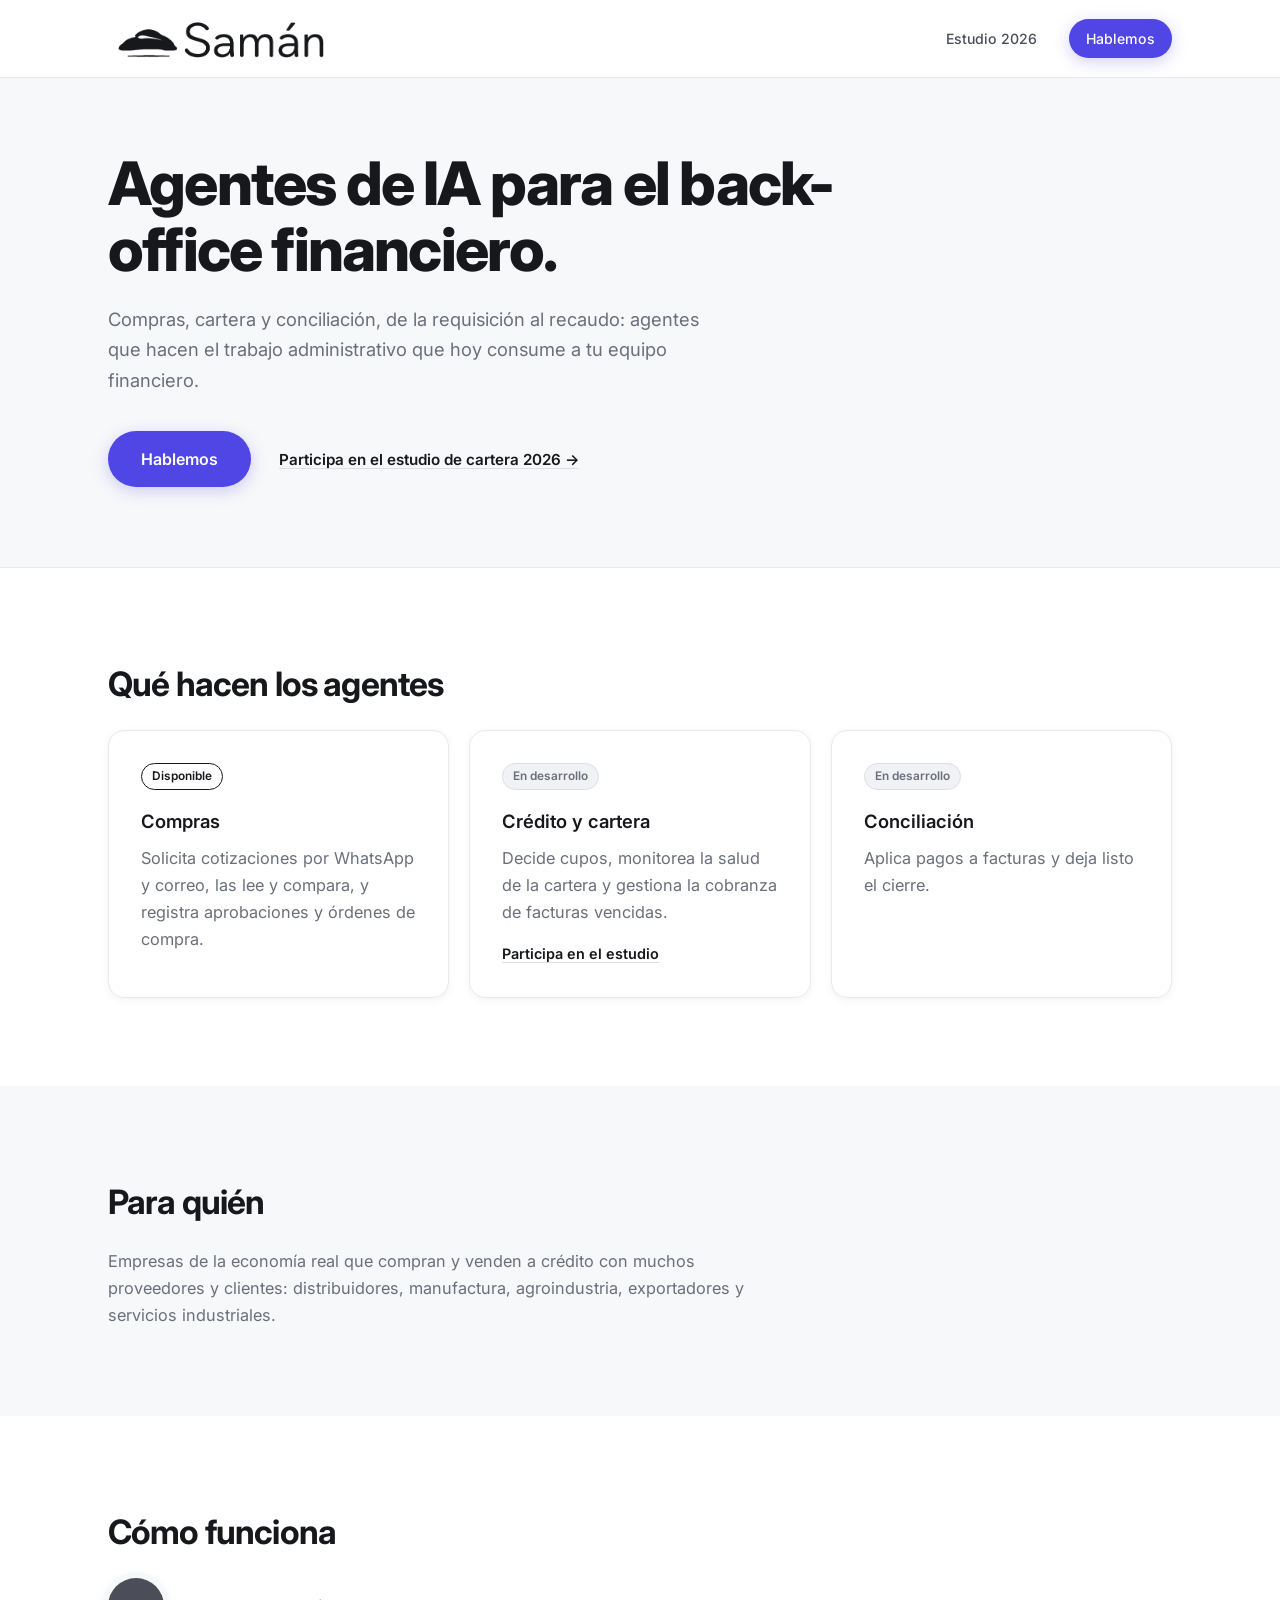
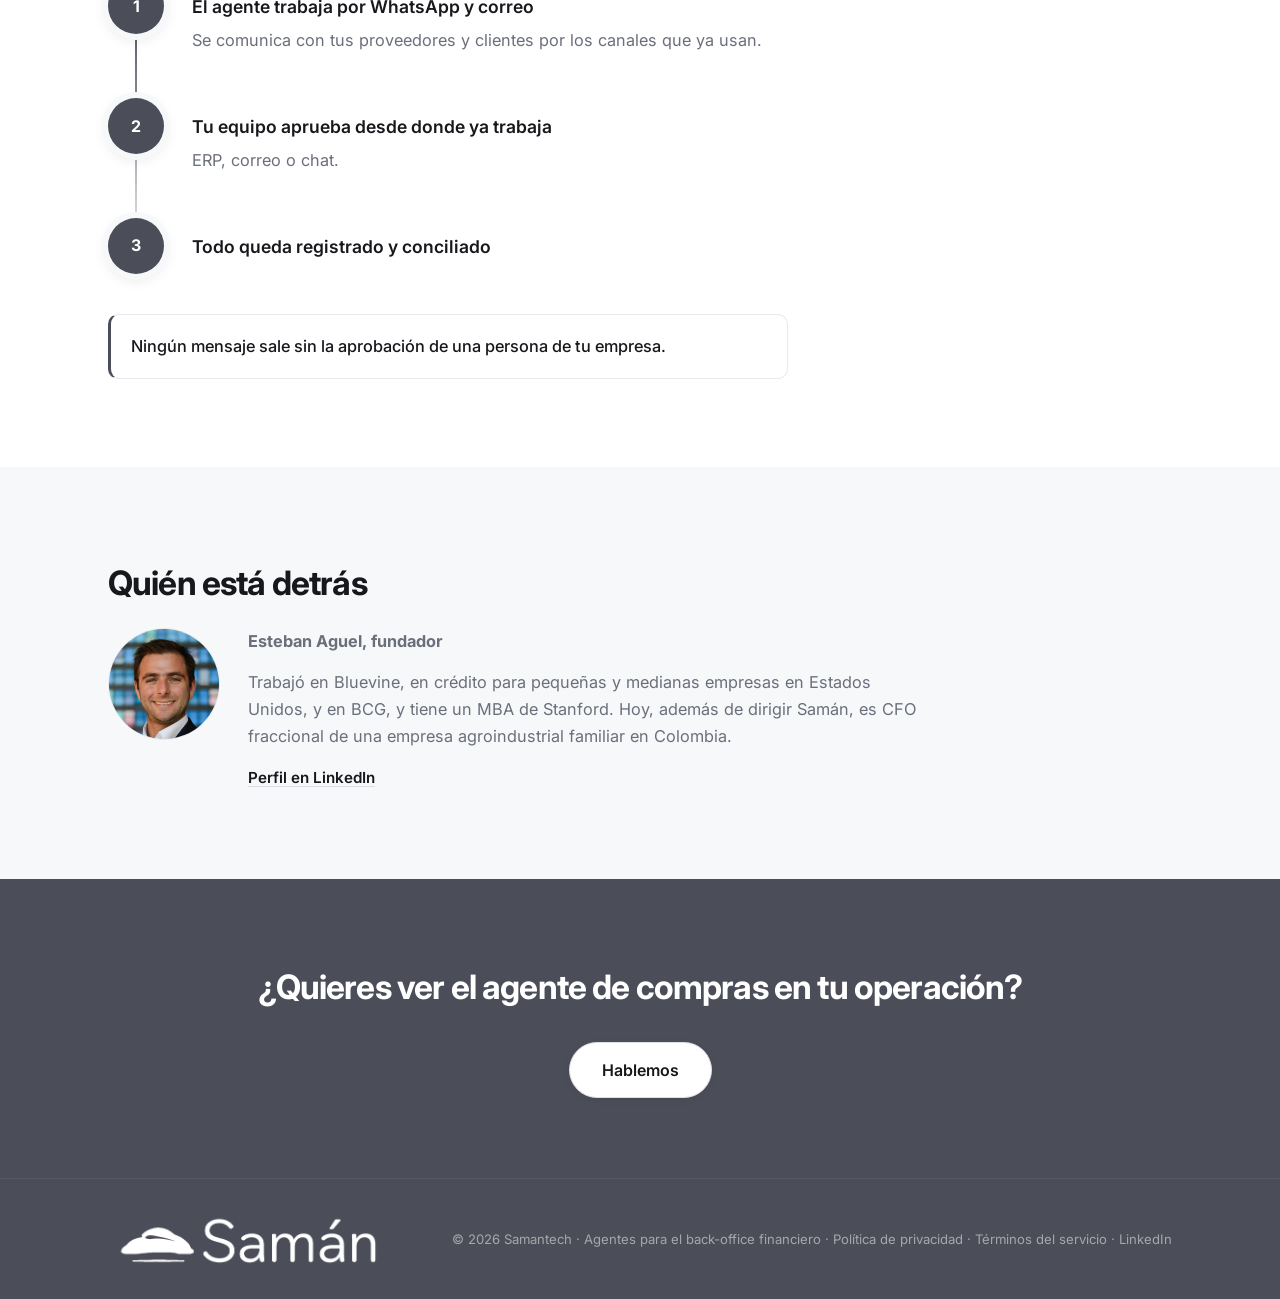
==== index.html @ 6fa4245b "Foto, apellido y LinkedIn de Esteban; LinkedIn de Samantech en el pie Co-Authored-By: Claude Opus 5." ====
<!DOCTYPE html>
<html lang="es">
<head>
  <meta charset="UTF-8" />
  <meta name="viewport" content="width=device-width, initial-scale=1.0" />
  <title>Samán — Agentes de IA para el back-office financiero</title>
  <meta name="description" content="Compras, cartera y conciliación, de la requisición al recaudo: agentes de IA que hacen el trabajo administrativo que hoy consume a tu equipo financiero." />
  <link rel="canonical" href="https://samantech.com.co/" />

  <meta property="og:type" content="website" />
  <meta property="og:site_name" content="Samán" />
  <meta property="og:locale" content="es_LA" />
  <meta property="og:url" content="https://samantech.com.co/" />
  <meta property="og:title" content="Samán — Agentes de IA para el back-office financiero" />
  <meta property="og:description" content="Compras, cartera y conciliación, de la requisición al recaudo: agentes que hacen el trabajo administrativo que hoy consume a tu equipo financiero." />
  <meta property="og:image" content="https://samantech.com.co/assets/images/og-saman.png" />
  <meta property="og:image:width" content="1200" />
  <meta property="og:image:height" content="630" />
  <meta name="twitter:card" content="summary_large_image" />
  <meta name="twitter:title" content="Samán — Agentes de IA para el back-office financiero" />
  <meta name="twitter:description" content="Compras, cartera y conciliación, de la requisición al recaudo: agentes que hacen el trabajo administrativo que hoy consume a tu equipo financiero." />
  <meta name="twitter:image" content="https://samantech.com.co/assets/images/og-saman.png" />

  <link rel="preconnect" href="https://fonts.googleapis.com" />
  <link rel="preconnect" href="https://fonts.gstatic.com" crossorigin />
  <link href="https://fonts.googleapis.com/css2?family=Inter:wght@400;500;600;700;800&display=swap" rel="stylesheet" />
  <link rel="stylesheet" href="assets/style.css?v=6" />

  <!-- LinkedIn Insight Tag. PLACEHOLDER: reemplazar LINKEDIN_PARTNER_ID (aquí y en
       el <noscript> de abajo) por el ID de Campaign Manager. Mientras siga el
       placeholder, la etiqueta no se carga. -->
  <script>
    _linkedin_partner_id = "LINKEDIN_PARTNER_ID";
    window._linkedin_data_partner_ids = window._linkedin_data_partner_ids || [];
    window._linkedin_data_partner_ids.push(_linkedin_partner_id);
  </script>
  <script>
    (function (l) {
      if (!/^\d+$/.test(window._linkedin_partner_id)) return;
      if (!l) { window.lintrk = function (a, b) { window.lintrk.q.push([a, b]); }; window.lintrk.q = []; }
      var s = document.getElementsByTagName("script")[0];
      var b = document.createElement("script");
      b.type = "text/javascript"; b.async = true;
      b.src = "https://snap.licdn.com/li.lms-analytics/insight.min.js";
      s.parentNode.insertBefore(b, s);
    })(window.lintrk);
  </script>
  <noscript><img height="1" width="1" style="display:none;" alt="" src="https://px.ads.linkedin.com/collect/?pid=LINKEDIN_PARTNER_ID&fmt=gif" /></noscript>
</head>
<body>

  <nav class="nav">
    <div class="nav__inner container">
      <a href="index.html" class="nav__logo"><img src="assets/images/logo-saman.png" alt="Samán" class="nav__logo-img" width="2253" height="464" /></a>
      <ul class="nav__links">
        <li class="nav__keep"><a href="encuesta2026.html">Estudio 2026</a></li>
        <li><a href="mailto:esteban@samantech.com.co?subject=Hablemos%20sobre%20Sam%C3%A1n" class="btn btn--primary btn--sm">Hablemos</a></li>
      </ul>
    </div>
  </nav>

  <main>

    <section class="lp-hero">
      <div class="container">
        <!--
          Posicionamiento elegido: A (categoría primero). Alternativas, por si se
          quieren probar; cambiar el <h1>, el .lp-hero__sub, el <title> y las
          etiquetas og/twitter de arriba.

          B. Rol primero
             H1:  Agentes para el CFO.
             Sub: Compran, cobran y concilian por tu equipo, con reglas que tú
                  defines y aprobaciones que siguen siendo tuyas.

          C. Resultado primero
             H1:  Cada peso que tu empresa compra o cobra, bien gestionado y bien
                  contabilizado.
             Sub: Agentes de IA para compras, crédito y cartera en empresas que
                  venden y compran a crédito.

          D. Capa operativa
             H1:  El back-office agéntico para la economía real.
             Sub: Agentes que gestionan compras, cuentas por cobrar y conciliación
                  para plantas, distribuidores, ingenios, fincas y exportadores.

          E. Problema primero
             H1:  Tu equipo financiero pasa el día persiguiendo cotizaciones,
                  facturas y pagos. Nuestros agentes lo hacen por ellos.
             Sub: Compras, crédito y cartera y conciliación, automatizados con IA y
                  bajo tu control.
        -->
        <h1>Agentes de IA para el back-office financiero.</h1>
        <p class="lp-hero__sub">Compras, cartera y conciliación, de la requisición al recaudo: agentes que hacen el trabajo administrativo que hoy consume a tu equipo financiero.</p>
        <div class="lp-hero__ctas">
          <a href="mailto:esteban@samantech.com.co?subject=Hablemos%20sobre%20Sam%C3%A1n" class="btn btn--primary btn--lg">Hablemos</a>
          <a href="encuesta2026.html" class="text-link">Participa en el estudio de cartera 2026 →</a>
        </div>
      </div>
    </section>

    <section class="lp-section" id="agentes">
      <div class="container">
        <h2>Qué hacen los agentes</h2>
        <div class="features__grid">
          <article class="feature-card module-card">
            <span class="status status--live">Disponible</span>
            <h3>Compras</h3>
            <p>Solicita cotizaciones por WhatsApp y correo, las lee y compara, y registra aprobaciones y órdenes de compra.</p>
          </article>
          <article class="feature-card module-card">
            <span class="status">En desarrollo</span>
            <h3>Crédito y cartera</h3>
            <p>Decide cupos, monitorea la salud de la cartera y gestiona la cobranza de facturas vencidas.</p>
            <a href="encuesta2026.html" class="text-link">Participa en el estudio</a>
          </article>
          <article class="feature-card module-card">
            <span class="status">En desarrollo</span>
            <h3>Conciliación</h3>
            <p>Aplica pagos a facturas y deja listo el cierre.</p>
          </article>
        </div>
      </div>
    </section>

    <section class="lp-section lp-section--alt">
      <div class="container">
        <h2>Para quién</h2>
        <p>Empresas de la economía real que compran y venden a crédito con muchos proveedores y clientes: distribuidores, manufactura, agroindustria, exportadores y servicios industriales.</p>
      </div>
    </section>

    <section class="lp-section" id="como-funciona">
      <div class="container">
        <h2>Cómo funciona</h2>
        <ol class="steps__list">
          <li class="step">
            <div class="step__number">1</div>
            <div class="step__body">
              <h3>El agente trabaja por WhatsApp y correo</h3>
              <p>Se comunica con tus proveedores y clientes por los canales que ya usan.</p>
            </div>
          </li>
          <li class="step">
            <div class="step__number">2</div>
            <div class="step__body">
              <h3>Tu equipo aprueba desde donde ya trabaja</h3>
              <p>ERP, correo o chat.</p>
            </div>
          </li>
          <li class="step">
            <div class="step__number">3</div>
            <div class="step__body">
              <h3>Todo queda registrado y conciliado</h3>
            </div>
          </li>
        </ol>
        <p class="control-note">Ningún mensaje sale sin la aprobación de una persona de tu empresa.</p>
      </div>
    </section>

    <section class="lp-section lp-section--alt">
      <div class="container">
        <h2>Quién está detrás</h2>
        <div class="founder">
          <img class="founder__photo" src="assets/images/esteban.jpg" alt="Esteban Aguel" width="112" height="112" loading="lazy" onerror="this.remove()" />
          <div>
            <p class="founder__name">Esteban Aguel, fundador</p>
            <p>Trabajó en Bluevine, en crédito para pequeñas y medianas empresas en Estados Unidos, y en BCG, y tiene un MBA de Stanford. Hoy, además de dirigir Samán, es CFO fraccional de una empresa agroindustrial familiar en Colombia.</p>
            <p><a class="text-link" href="https://www.linkedin.com/in/esteban-aguel/" rel="noopener">Perfil en LinkedIn</a></p>
          </div>
        </div>
      </div>
    </section>

    <section class="cta-band">
      <div class="container">
        <h2>¿Quieres ver el agente de compras en tu operación?</h2>
        <a href="mailto:esteban@samantech.com.co?subject=Hablemos%20sobre%20Sam%C3%A1n" class="btn btn--light btn--lg">Hablemos</a>
      </div>
    </section>

  </main>

  <footer class="footer">
    <div class="container footer__inner">
      <a href="index.html" class="nav__logo"><img src="assets/images/logo-saman-white.png" alt="Samán" class="nav__logo-img" width="2253" height="464" loading="lazy" /></a>
      <p class="footer__copy">
        © 2026 Samantech · Agentes para el back-office financiero
        · <a href="privacidad.html" class="footer__legal">Política de privacidad</a>
        · <a href="terminos.html" class="footer__legal">Términos del servicio</a>
        · <a href="https://www.linkedin.com/company/samantechco/" class="footer__legal" rel="noopener">LinkedIn</a>
      </p>
    </div>
  </footer>

</body>
</html>
---- assets/style.css ----
/* ─── Reset & base ─────────────────────────────────────────────────── */
*, *::before, *::after { box-sizing: border-box; margin: 0; padding: 0; }

/* Paleta compartida con la app Samán (design-system.md — "SaaS Pulido").
   Reglas: el púrpura --indigo marca SOLO controles que ejecutan algo;
   los rellenos oscuros usan pizarra --navy, nunca negro. */
:root {
  --navy:       #4b4e58;  /* pizarra — rellenos oscuros (footer, hero de contacto) */
  --indigo:     #4f46e5;  /* púrpura — SOLO acciones */
  --indigo-dark:#4338ca;
  --cyan:       #6b6f7b;
  --text:       #17181c;
  --body:       #4b4e58;
  --muted:      #6b6f7b;
  --surface:    #f7f8fa;
  --border:     #e8e9ee;
  --border2:    #dcdee6;
  --blue-light: #f1f2f6;
  --white:      #ffffff;
  --radius-sm:  6px;
  --radius:     10px;
  --radius-lg:  16px;
  --shadow-sm:  0 2px 8px rgba(23,24,28,.05);
  --shadow:     0 8px 32px rgba(23,24,28,.08);
  --shadow-lg:  0 24px 64px rgba(23,24,28,.10);
}

html { scroll-behavior: smooth; }

body {
  font-family: 'Inter', system-ui, -apple-system, sans-serif;
  color: var(--body);
  background: var(--white);
  line-height: 1.65;
  -webkit-font-smoothing: antialiased;
}

.container {
  max-width: 1120px;
  margin-inline: auto;
  padding-inline: 28px;
}

/* ─── Typography ───────────────────────────────────────────────────── */
h1 {
  font-size: clamp(2.2rem, 5.5vw, 3.75rem);
  font-weight: 800;
  line-height: 1.1;
  letter-spacing: -.03em;
  color: var(--text);
}
.contact-hero h1 { color: var(--white); }
h2 {
  font-size: clamp(1.6rem, 3vw, 2.4rem);
  font-weight: 700;
  letter-spacing: -.025em;
  color: var(--text);
}
h3 {
  font-size: 1.05rem;
  font-weight: 600;
  color: var(--text);
}

.section-title { text-align: center; margin-bottom: 10px; }
.section-sub {
  text-align: center;
  color: var(--muted);
  font-size: 1.05rem;
  max-width: 560px;
  margin-inline: auto;
  margin-bottom: 60px;
}

/* ─── Buttons ──────────────────────────────────────────────────────── */
.btn {
  display: inline-flex;
  align-items: center;
  gap: 6px;
  padding: 11px 24px;
  border-radius: 999px;
  font-family: inherit;
  font-weight: 600;
  font-size: .9rem;
  text-decoration: none;
  cursor: pointer;
  transition: box-shadow .2s, transform .15s, background .15s;
  border: 1.5px solid transparent;
  white-space: nowrap;
}
.btn:hover  { transform: translateY(-1px); }
.btn:active { transform: translateY(0); }

.btn--primary {
  background: var(--indigo);
  color: var(--white);
  box-shadow: 0 4px 16px rgba(79,70,229,.25);
}
.btn--primary:hover {
  background: var(--indigo-dark);
  box-shadow: 0 6px 20px rgba(79,70,229,.32);
}

.btn--ghost {
  background: transparent;
  color: rgba(255,255,255,.85);
  border-color: rgba(255,255,255,.3);
}
.btn--ghost:hover {
  background: rgba(255,255,255,.08);
  border-color: rgba(255,255,255,.6);
  color: var(--white);
}

.btn--light {
  background: var(--white);
  color: var(--text);
  border-color: var(--border2);
  box-shadow: var(--shadow-sm);
}
.btn--light:hover { box-shadow: var(--shadow); }

.btn--sm  { padding: 7px 16px; font-size: .82rem; }
.btn--lg  { padding: 14px 32px; font-size: 1rem; }

/* ─── Nav ──────────────────────────────────────────────────────────── */
.nav {
  position: sticky;
  top: 0;
  z-index: 100;
  background: rgba(255,255,255,.9);
  backdrop-filter: blur(12px);
  border-bottom: 1px solid var(--border);
}
.nav__inner {
  display: flex;
  align-items: center;
  justify-content: space-between;
  padding-block: 16px;
}
.nav__logo {
  font-size: 1.3rem;
  font-weight: 800;
  color: var(--text);
  letter-spacing: -.04em;
  text-decoration: none;
}
.nav__logo-img {
  height: 45px;
  width: auto;
  display: block;
}
.nav__links {
  display: flex;
  align-items: center;
  gap: 32px;
  list-style: none;
}
.nav__links a {
  text-decoration: none;
  color: var(--body);
  font-size: .88rem;
  font-weight: 500;
  transition: color .15s;
}
/* Los enlaces de navegación no son acciones: no llevan púrpura. */
.nav__links a:hover { color: var(--text); }
.nav__links a.btn:hover { color: var(--white); }
.nav__links a.btn--primary { color: var(--white); }

/* Selector de idioma — mismo control que el de index.html (que lo lleva inline
   porque esa página es autocontenida). Cambiar uno implica cambiar el otro. */
.nav__lang { display: flex; align-items: center; }
.lang-toggle {
  display: flex;
  align-items: center;
  gap: 4px;
}
.lang-btn {
  display: inline-flex;
  padding: 5px;
  border: 2px solid transparent;
  border-radius: 8px;
  background: none;
  cursor: pointer;
  opacity: .45;
  transition: opacity .2s ease, border-color .2s ease, background .2s ease;
  line-height: 0;
}
.lang-btn svg { border-radius: 3px; display: block; width: 21px; height: 14.5px; }
.lang-btn:hover { opacity: .8; background: var(--blue-light); }
.lang-btn.active {
  opacity: 1;
  background: var(--blue-light);
  border-color: var(--indigo);
}

/* ─── Hero ─────────────────────────────────────────────────────────── */
.hero {
  position: relative;
  background: var(--white);
  padding: 104px 0 96px;
  overflow: hidden;
  border-bottom: 1px solid var(--border);
}

/* Subtle neutral gradient hint */
.hero::before {
  content: '';
  position: absolute;
  inset: 0;
  background:
    radial-gradient(ellipse 65% 55% at 10% 80%,  rgba(75,78,88,.06) 0%, transparent 60%),
    radial-gradient(ellipse 50% 45% at 85% 15%,  rgba(75,78,88,.04) 0%, transparent 55%);
  pointer-events: none;
}

/* Leaf pattern overlay */
.hero::after {
  content: '';
  position: absolute;
  inset: 0;
  background: url('images/leaf-pattern.svg') center / cover no-repeat;
  pointer-events: none;
}

.hero__inner {
  position: relative;
  z-index: 1;
  display: grid;
  grid-template-columns: 1fr 1fr;
  gap: 64px;
  align-items: center;
}

.badge {
  display: inline-flex;
  align-items: center;
  gap: 6px;
  background: var(--blue-light);
  color: var(--muted);
  border: 1px solid var(--border);
  border-radius: 999px;
  padding: 5px 14px;
  font-size: .75rem;
  font-weight: 600;
  letter-spacing: .06em;
  text-transform: uppercase;
  margin-bottom: 22px;
}

.hero__sub {
  color: var(--body);
  font-size: 1.1rem;
  line-height: 1.7;
  margin-top: 18px;
  max-width: 500px;
}
.hero__ctas {
  display: flex;
  gap: 12px;
  margin-top: 36px;
  flex-wrap: wrap;
}

/* Override ghost button for light hero */
.hero .btn--ghost {
  color: var(--text);
  border-color: var(--border2);
}
.hero .btn--ghost:hover {
  background: var(--blue-light);
  border-color: var(--border2);
  color: var(--text);
}

.hero__visual { display: flex; justify-content: center; }
.hero__screenshot-frame {
  width: 100%;
  max-width: 500px;
}

.hero__screenshot-frame img { width: 100%; display: block; filter: drop-shadow(0 16px 40px rgba(23,24,28,.14)); }
.hero__screenshot-placeholder {
  display: none;
  height: 280px;
  align-items: center;
  justify-content: center;
  text-align: center;
  color: var(--muted);
  font-size: .85rem;
  padding: 20px;
}

/* ─── Value props ──────────────────────────────────────────────────── */
.value-props { background: var(--white); }

.vp-row { padding: 96px 0; border-bottom: 1px solid var(--border); }
.vp-row--alt { background: var(--surface); }

.vp-row__inner {
  display: grid;
  grid-template-columns: 1fr 1fr;
  gap: 72px;
  align-items: center;
}
.vp-row__inner--reverse { direction: rtl; }
.vp-row__inner--reverse > * { direction: ltr; }

.value-prop__number {
  font-size: .75rem;
  font-weight: 700;
  letter-spacing: .12em;
  color: var(--muted);
  text-transform: uppercase;
  margin-bottom: 16px;
}

.vp-row__text h2 {
  font-size: clamp(1.6rem, 3vw, 2.2rem);
  font-weight: 700;
  color: var(--text);
  margin-bottom: 16px;
  letter-spacing: -.025em;
}

.vp-row__text p {
  color: var(--muted);
  font-size: 1.05rem;
  line-height: 1.75;
}

.vp-row__image { display: flex; align-items: center; justify-content: center; }
.vp-row__image img { width: 100%; max-width: 480px; height: auto; filter: drop-shadow(0 16px 40px rgba(23,24,28,.10)); }

.vp-placeholder {
  width: 100%;
  aspect-ratio: 4 / 3;
  background: var(--blue-light);
  border: 2px dashed var(--border2);
  border-radius: var(--radius-lg);
  display: flex;
  align-items: center;
  justify-content: center;
  color: var(--muted);
  font-size: .9rem;
  font-weight: 500;
}

@media (max-width: 768px) {
  .vp-row { padding: 64px 0; }
  .vp-row__inner,
  .vp-row__inner--reverse { grid-template-columns: 1fr; direction: ltr; gap: 40px; }
  .vp-row__image { order: -1; }
}

/* ─── Contact page ─────────────────────────────────────────────────── */
.contact-hero {
  background: var(--navy);
  padding: 72px 0 64px;
  text-align: center;
  position: relative;
  overflow: hidden;
}
.contact-hero::before {
  content: '';
  position: absolute;
  inset: 0;
  background: radial-gradient(ellipse 70% 80% at 50% 50%, rgba(255,255,255,.07), transparent);
  pointer-events: none;
}
.contact-hero::after {
  content: '';
  position: absolute;
  inset: 0;
  background: url('../images/leaf-pattern-light.svg') center / cover no-repeat;
  pointer-events: none;
}
.contact-hero > * { position: relative; z-index: 1; }
.contact-hero h1 {
  font-size: clamp(1.8rem, 4vw, 2.8rem);
  position: relative;
}
.contact-hero p {
  color: rgba(255,255,255,.72);
  margin-top: 12px;
  font-size: 1.05rem;
  position: relative;
}

.contact-body { padding: 72px 0; background: var(--surface); }

.contact-layout {
  display: grid;
  grid-template-columns: 1fr 1.6fr;
  gap: 64px;
  align-items: start;
}

.contact-info h2 { font-size: 1.4rem; margin-bottom: 12px; }
.contact-info p  { color: var(--muted); font-size: .95rem; line-height: 1.7; margin-bottom: 32px; }

.contact-detail {
  display: flex;
  flex-direction: column;
  gap: 16px;
}
.contact-detail-item {
  display: flex;
  align-items: center;
  gap: 12px;
  font-size: .9rem;
  color: var(--body);
}
.contact-detail-item span:first-child {
  width: 36px;
  height: 36px;
  border-radius: 8px;
  background: var(--blue-light);
  border: 1px solid var(--border);
  display: flex;
  align-items: center;
  justify-content: center;
  font-size: 1rem;
  flex-shrink: 0;
}

.contact-form-card {
  background: var(--white);
  border: 1px solid var(--border);
  border-radius: var(--radius-lg);
  padding: 40px;
  box-shadow: var(--shadow);
}

.form-row {
  display: grid;
  grid-template-columns: 1fr 1fr;
  gap: 16px;
}

.form-group {
  display: flex;
  flex-direction: column;
  gap: 6px;
  margin-bottom: 20px;
}
.form-group:last-of-type { margin-bottom: 0; }

.form-group label {
  font-size: .82rem;
  font-weight: 600;
  color: var(--text);
  letter-spacing: .01em;
}

.form-group input,
.form-group textarea,
.form-group select {
  font-family: inherit;
  font-size: .92rem;
  color: var(--text);
  background: var(--white);
  border: 1.5px solid var(--border2);
  border-radius: var(--radius-sm);
  padding: 10px 14px;
  transition: border-color .15s, box-shadow .15s;
  outline: none;
  width: 100%;
}
/* El foco de un input no es una acción: anillo neutro, no púrpura. */
.form-group input:focus,
.form-group textarea:focus,
.form-group select:focus {
  border-color: var(--navy);
  box-shadow: 0 0 0 3px var(--blue-light);
}
.form-group textarea { resize: vertical; min-height: 120px; }

.form-submit { margin-top: 28px; }
.form-submit .btn { width: 100%; justify-content: center; }

.form-success {
  display: none;
  text-align: center;
  padding: 32px;
  color: var(--text);
}
.form-success .check { font-size: 2.5rem; margin-bottom: 12px; }

@media (max-width: 768px) {
  .contact-layout { grid-template-columns: 1fr; gap: 40px; }
  .form-row { grid-template-columns: 1fr; }
  .contact-form-card { padding: 24px; }
}

/* ─── Steps ────────────────────────────────────────────────────────── */
.steps { background: var(--surface); padding: 104px 0; }

.steps__list {
  list-style: none;
  display: flex;
  flex-direction: column;
  gap: 0;
  position: relative;
  max-width: 680px;
  margin-inline: auto;
}
.steps__list::before {
  content: '';
  position: absolute;
  left: 27px;
  top: 28px;
  bottom: 28px;
  width: 2px;
  background: linear-gradient(to bottom, var(--navy), var(--border));
}

.step {
  display: flex;
  gap: 28px;
  padding-bottom: 44px;
  position: relative;
}
.step:last-child { padding-bottom: 0; }

.step__number {
  flex-shrink: 0;
  width: 56px;
  height: 56px;
  border-radius: 50%;
  background: var(--navy);
  color: var(--white);
  display: flex;
  align-items: center;
  justify-content: center;
  font-weight: 700;
  font-size: 1rem;
  position: relative;
  z-index: 1;
  box-shadow: 0 0 0 6px var(--surface), 0 4px 16px rgba(23,24,28,.12);
}

.step__body { padding-top: 14px; }
.step__body h3 { margin-bottom: 6px; font-size: 1.1rem; }
.step__body p  { color: var(--muted); font-size: .95rem; }

/* ─── Features ─────────────────────────────────────────────────────── */
.features { padding: 104px 0; background: var(--white); }

.features__grid {
  display: grid;
  grid-template-columns: repeat(auto-fit, minmax(310px, 1fr));
  gap: 20px;
}

.feature-card {
  background: var(--white);
  border: 1px solid var(--border);
  border-radius: var(--radius-lg);
  padding: 32px;
  box-shadow: var(--shadow-sm);
  transition: box-shadow .25s, transform .2s;
}
.feature-card:hover {
  transform: translateY(-3px);
  box-shadow: var(--shadow);
}

.feature-card__icon {
  width: 48px;
  height: 48px;
  border-radius: var(--radius);
  background: var(--blue-light);
  border: 1px solid var(--border);
  display: flex;
  align-items: center;
  justify-content: center;
  font-size: 1.4rem;
  margin-bottom: 18px;
}

.feature-card h3 { margin-bottom: 8px; }
.feature-card p  { color: var(--muted); font-size: .93rem; line-height: 1.65; }

/* ─── Tech stack ───────────────────────────────────────────────────── */
.tech {
  background: var(--navy);
  padding: 80px 0;
  position: relative;
  overflow: hidden;
}
.tech::before {
  content: '';
  position: absolute;
  inset: 0;
  background: radial-gradient(ellipse 60% 80% at 50% 50%, rgba(255,255,255,.06), transparent);
  pointer-events: none;
}
.tech .section-title {
  color: var(--white);
  position: relative;
}
.tech .section-sub {
  color: rgba(255,255,255,.55);
  position: relative;
  margin-bottom: 40px;
}

.tech__pills {
  display: flex;
  flex-wrap: wrap;
  justify-content: center;
  gap: 10px;
  position: relative;
}
.pill {
  background: rgba(255,255,255,.08);
  color: rgba(255,255,255,.8);
  border: 1px solid rgba(255,255,255,.14);
  border-radius: 999px;
  padding: 7px 18px;
  font-size: .82rem;
  font-weight: 500;
  letter-spacing: .01em;
  transition: background .15s, border-color .15s;
}
.pill:hover {
  background: rgba(255,255,255,.16);
  border-color: rgba(255,255,255,.28);
  color: var(--white);
}

/* ─── Access CTA ───────────────────────────────────────────────────── */
.access {
  padding: 104px 0;
  background: var(--surface);
  text-align: center;
}
.access__inner h2 {
  margin-bottom: 14px;
  font-size: clamp(1.8rem, 3vw, 2.6rem);
}
.access__inner p {
  color: var(--muted);
  margin-bottom: 40px;
  font-size: 1.05rem;
}
.access__ctas { display: flex; justify-content: center; gap: 14px; flex-wrap: wrap; }
.access .btn--primary { box-shadow: 0 4px 20px rgba(79,70,229,.28); }

/* ─── Footer ───────────────────────────────────────────────────────── */
.footer {
  background: var(--navy);
  padding: 32px 0;
  border-top: 1px solid rgba(255,255,255,.06);
}
.footer__inner {
  display: flex;
  align-items: center;
  justify-content: space-between;
  flex-wrap: wrap;
  gap: 12px;
}
.footer .nav__logo { color: var(--white); font-size: 1.2rem; }
.footer .nav__logo-img { height: 56px; }
.footer__copy { color: rgba(255,255,255,.5); font-size: .82rem; }
.footer__legal {
  color: rgba(255,255,255,.5);
  text-decoration: none;
  transition: color .2s ease;
}
.footer__legal:hover { color: rgba(255,255,255,.85); text-decoration: underline; }

/* ─── Responsive ───────────────────────────────────────────────────── */
@media (max-width: 768px) {
  .hero__inner {
    grid-template-columns: 1fr;
    text-align: center;
  }
  .hero__sub  { max-width: 100%; }
  .hero__ctas { justify-content: center; }
  .hero__visual { order: -1; }

  /* En móvil se ocultan los enlaces, pero el selector de idioma y el CTA se quedan. */
  .nav__links li:not(:last-child):not(.nav__lang):not(.nav__keep) { display: none; }
  .nav__links { gap: 14px; }

  .steps__list::before { display: none; }
  .step { gap: 16px; }
}

/* ─── Landing pages (index.html, encuesta2026.html) ────────────────── */
/* Reutilizan .nav, .container, .btn, .steps y .footer de arriba. Lo de aquí
   es solo lo que esas dos páginas necesitan y el resto del sitio no. */
.lp-hero {
  background: var(--surface);
  border-bottom: 1px solid var(--border);
  padding: 72px 0 80px;
}
.lp-hero h1 {
  max-width: 820px;
  margin-bottom: 22px;
}
.lp-hero__sub {
  font-size: 1.15rem;
  line-height: 1.65;
  color: var(--muted);
  max-width: 620px;
  margin-bottom: 36px;
}
.lp-hero__ctas {
  display: flex;
  flex-wrap: wrap;
  align-items: center;
  gap: 14px 28px;
}

.eyebrow {
  display: inline-block;
  font-size: .78rem;
  font-weight: 600;
  letter-spacing: .04em;
  text-transform: uppercase;
  color: var(--muted);
  background: var(--white);
  border: 1px solid var(--border);
  border-radius: 999px;
  padding: 5px 12px;
  margin-bottom: 20px;
}

/* Enlace de texto secundario: subrayado y pizarra, no púrpura. */
.text-link {
  color: var(--text);
  font-weight: 600;
  font-size: .95rem;
  text-decoration: underline;
  text-underline-offset: 3px;
  text-decoration-color: var(--border2);
}
.text-link:hover { text-decoration-color: currentColor; }

.lp-section { padding: 88px 0; background: var(--white); }
.lp-section--alt { background: var(--surface); }
.lp-section h2 { margin-bottom: 18px; font-size: clamp(1.5rem, 3vw, 2.1rem); }
.lp-section p { color: var(--muted); font-size: 1.02rem; max-width: 680px; }
.lp-section p + p { margin-top: 14px; }
.lp-section .section-sub { margin-bottom: 44px; }

/* Tarjetas de módulos: la base es .feature-card; el estado va en una etiqueta. */
.module-card { display: flex; flex-direction: column; }
.module-card:hover { transform: none; box-shadow: var(--shadow-sm); }
.module-card h3 { font-size: 1.15rem; }
.module-card .text-link { margin-top: 16px; font-size: .9rem; }
.status {
  align-self: flex-start;
  font-size: .74rem;
  font-weight: 600;
  border-radius: 999px;
  padding: 3px 10px;
  margin-bottom: 16px;
  border: 1px solid var(--border2);
  color: var(--muted);
  background: var(--blue-light);
}
.status--live { color: var(--text); background: var(--white); border-color: var(--text); }

.lp-section .steps__list { margin-inline: 0; }
.control-note {
  margin-top: 40px;
  padding: 18px 20px;
  border: 1px solid var(--border);
  border-left: 3px solid var(--navy);
  border-radius: var(--radius);
  background: var(--white);
  color: var(--text) !important;
  font-weight: 500;
}

.founder {
  display: flex;
  gap: 28px;
  align-items: flex-start;
}
.founder__photo {
  flex-shrink: 0;
  width: 112px;
  height: 112px;
  border-radius: 50%;
  object-fit: cover;
  background: var(--blue-light);
  border: 1px solid var(--border);
}
.founder__name { font-size: 1.1rem; font-weight: 700; color: var(--text); margin-bottom: 6px; }

.cta-band { background: var(--navy); padding: 80px 0; text-align: center; }
.cta-band h2 { color: var(--white); margin-bottom: 28px; font-size: clamp(1.5rem, 3vw, 2.1rem); }

/* Encuesta: un solo botón grande y la letra pequeña que lo acompaña. */
.btn--wa { font-size: 1.05rem; padding: 16px 30px; gap: 10px; }
.btn--wa svg { width: 22px; height: 22px; flex-shrink: 0; }
.fine-print {
  margin-top: 16px;
  font-size: .85rem;
  line-height: 1.55;
  color: var(--muted);
  max-width: 520px;
}
.fine-print a { color: var(--text); }

.two-col {
  display: grid;
  grid-template-columns: 1fr 1fr;
  gap: 56px;
}

@media (max-width: 768px) {
  .two-col { grid-template-columns: 1fr; gap: 48px; }
}

/* Móvil: canal de 16px y un hero que cabe sin hacer scroll en 390×844. */
@media (max-width: 600px) {
  .container { padding-inline: 16px; }
  .nav__inner { padding-block: 12px; }
  .nav__logo-img { height: 30px; }
  .footer .nav__logo-img { height: 40px; }
  .lp-hero { padding: 32px 0 48px; }
  .lp-hero h1 { font-size: 2rem; margin-bottom: 16px; }
  .lp-hero__sub { font-size: 1.02rem; margin-bottom: 26px; }
  .eyebrow { margin-bottom: 14px; }
  .lp-section { padding: 60px 0; }
  .btn--wa { width: 100%; justify-content: center; white-space: normal; }
  .founder { flex-direction: column; gap: 18px; }
  .founder__photo { width: 88px; height: 88px; }
  .feature-card { padding: 24px; }
}
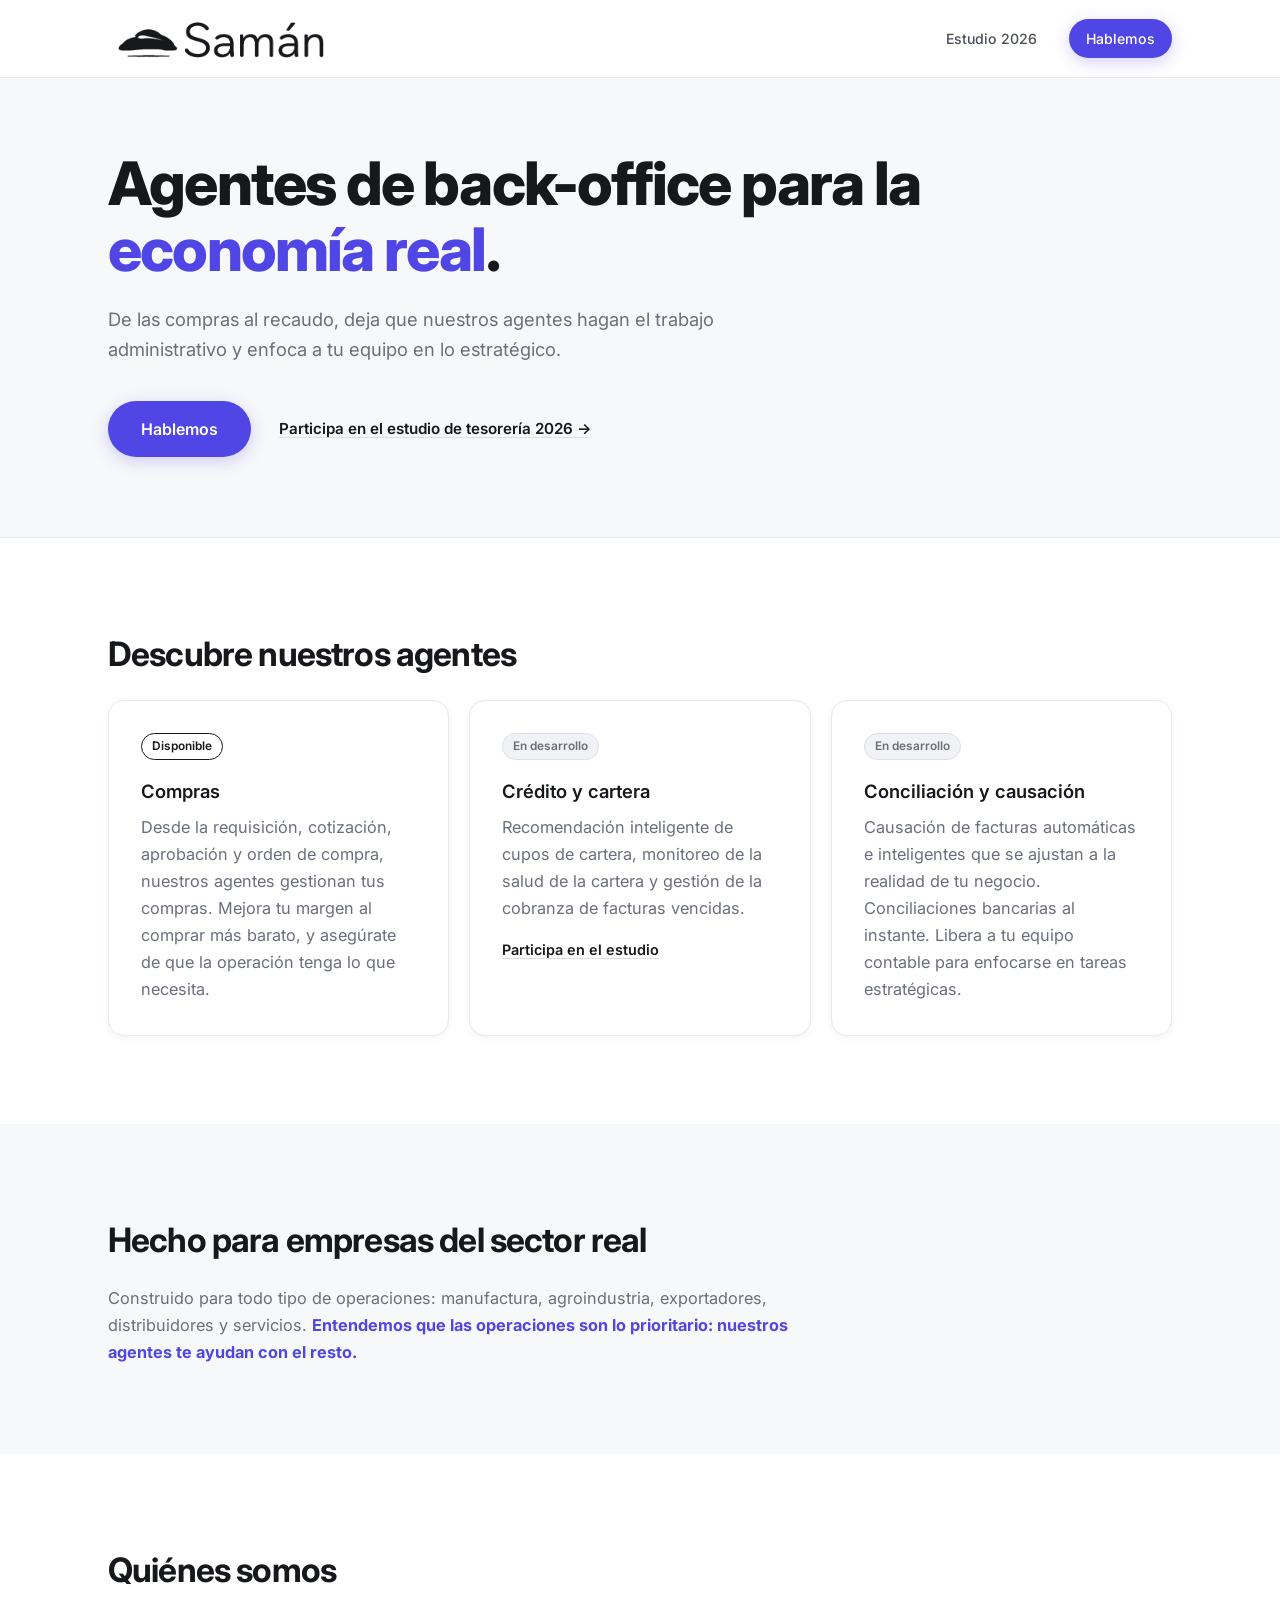
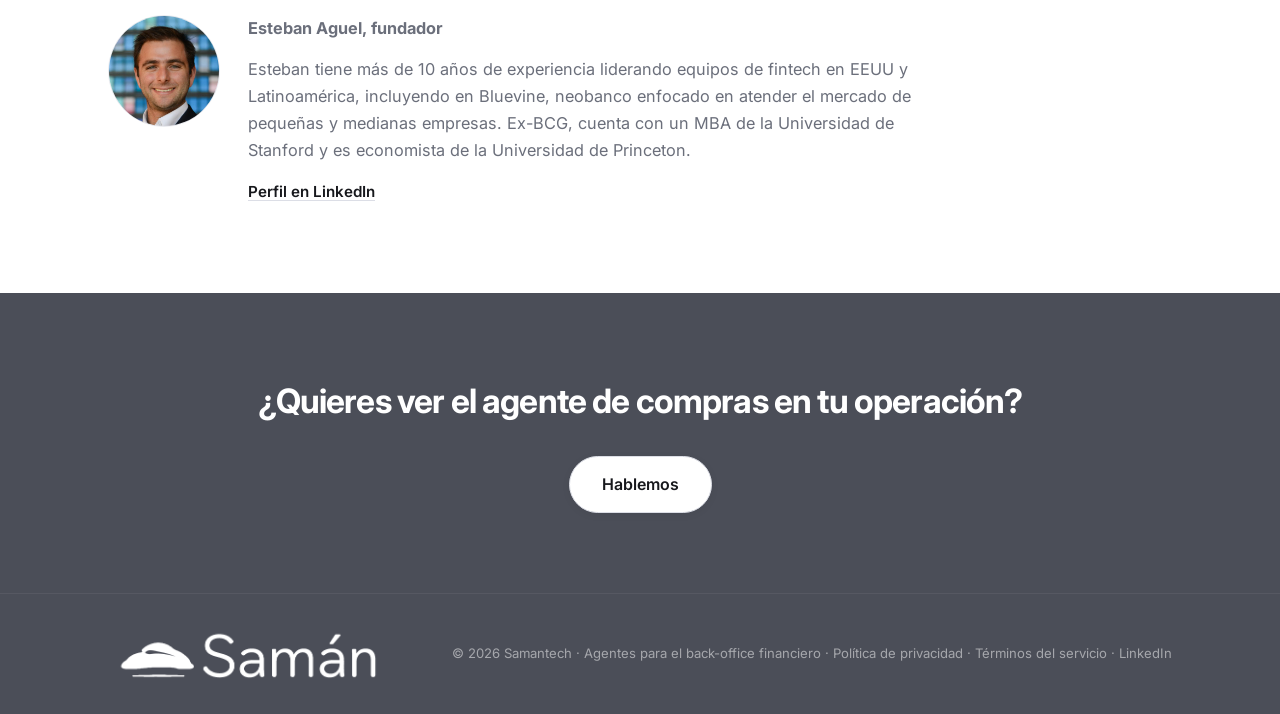
==== commit d4484392: "Home: copy revisado desde los comentarios del artifact - H1 "Agentes de back-office para la economía" ====
--- a/index.html
+++ b/index.html
@@ -26,11 +26,9 @@
   <link href="https://fonts.googleapis.com/css2?family=Inter:wght@400;500;600;700;800&display=swap" rel="stylesheet" />
   <link rel="stylesheet" href="assets/style.css?v=6" />
 
-  <!-- LinkedIn Insight Tag. PLACEHOLDER: reemplazar LINKEDIN_PARTNER_ID (aquí y en
-       el <noscript> de abajo) por el ID de Campaign Manager. Mientras siga el
-       placeholder, la etiqueta no se carga. -->
+  <!-- LinkedIn Insight Tag (partner ID 9875242, Campaign Manager). -->
   <script>
-    _linkedin_partner_id = "LINKEDIN_PARTNER_ID";
+    _linkedin_partner_id = "9875242";
     window._linkedin_data_partner_ids = window._linkedin_data_partner_ids || [];
     window._linkedin_data_partner_ids.push(_linkedin_partner_id);
   </script>
@@ -45,7 +43,7 @@
       s.parentNode.insertBefore(b, s);
     })(window.lintrk);
   </script>
-  <noscript><img height="1" width="1" style="display:none;" alt="" src="https://px.ads.linkedin.com/collect/?pid=LINKEDIN_PARTNER_ID&fmt=gif" /></noscript>
+  <noscript><img height="1" width="1" style="display:none;" alt="" src="https://px.ads.linkedin.com/collect/?pid=9875242&fmt=gif" /></noscript>
 </head>
 <body>
 
@@ -90,34 +88,34 @@
              Sub: Compras, crédito y cartera y conciliación, automatizados con IA y
                   bajo tu control.
         -->
-        <h1>Agentes de IA para el back-office financiero.</h1>
-        <p class="lp-hero__sub">Compras, cartera y conciliación, de la requisición al recaudo: agentes que hacen el trabajo administrativo que hoy consume a tu equipo financiero.</p>
+        <h1>Agentes de back-office para la <span style="color: var(--indigo);">economía real</span>.</h1>
+        <p class="lp-hero__sub">De las compras al recaudo, deja que nuestros agentes hagan el trabajo administrativo y enfoca a tu equipo en lo estratégico.</p>
         <div class="lp-hero__ctas">
           <a href="mailto:esteban@samantech.com.co?subject=Hablemos%20sobre%20Sam%C3%A1n" class="btn btn--primary btn--lg">Hablemos</a>
-          <a href="encuesta2026.html" class="text-link">Participa en el estudio de cartera 2026 →</a>
+          <a href="encuesta2026.html" class="text-link">Participa en el estudio de tesorería 2026 →</a>
         </div>
       </div>
     </section>
 
     <section class="lp-section" id="agentes">
       <div class="container">
-        <h2>Qué hacen los agentes</h2>
+        <h2>Descubre nuestros agentes</h2>
         <div class="features__grid">
           <article class="feature-card module-card">
             <span class="status status--live">Disponible</span>
             <h3>Compras</h3>
-            <p>Solicita cotizaciones por WhatsApp y correo, las lee y compara, y registra aprobaciones y órdenes de compra.</p>
+            <p>Desde la requisición, cotización, aprobación y orden de compra, nuestros agentes gestionan tus compras. Mejora tu margen al comprar más barato, y asegúrate de que la operación tenga lo que necesita.</p>
           </article>
           <article class="feature-card module-card">
             <span class="status">En desarrollo</span>
             <h3>Crédito y cartera</h3>
-            <p>Decide cupos, monitorea la salud de la cartera y gestiona la cobranza de facturas vencidas.</p>
+            <p>Recomendación inteligente de cupos de cartera, monitoreo de la salud de la cartera y gestión de la cobranza de facturas vencidas.</p>
             <a href="encuesta2026.html" class="text-link">Participa en el estudio</a>
           </article>
           <article class="feature-card module-card">
             <span class="status">En desarrollo</span>
-            <h3>Conciliación</h3>
-            <p>Aplica pagos a facturas y deja listo el cierre.</p>
+            <h3>Conciliación y causación</h3>
+            <p>Causación de facturas automáticas e inteligentes que se ajustan a la realidad de tu negocio. Conciliaciones bancarias al instante. Libera a tu equipo contable para enfocarse en tareas estratégicas.</p>
           </article>
         </div>
       </div>
@@ -125,48 +123,19 @@
 
     <section class="lp-section lp-section--alt">
       <div class="container">
-        <h2>Para quién</h2>
-        <p>Empresas de la economía real que compran y venden a crédito con muchos proveedores y clientes: distribuidores, manufactura, agroindustria, exportadores y servicios industriales.</p>
+        <h2>Hecho para empresas del sector real</h2>
+        <p>Construido para todo tipo de operaciones: manufactura, agroindustria, exportadores, distribuidores y servicios. <strong style="color: var(--indigo);">Entendemos que las operaciones son lo prioritario: nuestros agentes te ayudan con el resto.</strong></p>
       </div>
     </section>
 
-    <section class="lp-section" id="como-funciona">
+    <section class="lp-section">
       <div class="container">
-        <h2>Cómo funciona</h2>
-        <ol class="steps__list">
-          <li class="step">
-            <div class="step__number">1</div>
-            <div class="step__body">
-              <h3>El agente trabaja por WhatsApp y correo</h3>
-              <p>Se comunica con tus proveedores y clientes por los canales que ya usan.</p>
-            </div>
-          </li>
-          <li class="step">
-            <div class="step__number">2</div>
-            <div class="step__body">
-              <h3>Tu equipo aprueba desde donde ya trabaja</h3>
-              <p>ERP, correo o chat.</p>
-            </div>
-          </li>
-          <li class="step">
-            <div class="step__number">3</div>
-            <div class="step__body">
-              <h3>Todo queda registrado y conciliado</h3>
-            </div>
-          </li>
-        </ol>
-        <p class="control-note">Ningún mensaje sale sin la aprobación de una persona de tu empresa.</p>
-      </div>
-    </section>
-
-    <section class="lp-section lp-section--alt">
-      <div class="container">
-        <h2>Quién está detrás</h2>
+        <h2>Quiénes somos</h2>
         <div class="founder">
           <img class="founder__photo" src="assets/images/esteban.jpg" alt="Esteban Aguel" width="112" height="112" loading="lazy" onerror="this.remove()" />
           <div>
             <p class="founder__name">Esteban Aguel, fundador</p>
-            <p>Trabajó en Bluevine, en crédito para pequeñas y medianas empresas en Estados Unidos, y en BCG, y tiene un MBA de Stanford. Hoy, además de dirigir Samán, es CFO fraccional de una empresa agroindustrial familiar en Colombia.</p>
+            <p>Esteban tiene más de 10 años de experiencia liderando equipos de fintech en EEUU y Latinoamérica, incluyendo en Bluevine, neobanco enfocado en atender el mercado de pequeñas y medianas empresas. Ex-BCG, cuenta con un MBA de la Universidad de Stanford y es economista de la Universidad de Princeton.</p>
             <p><a class="text-link" href="https://www.linkedin.com/in/esteban-aguel/" rel="noopener">Perfil en LinkedIn</a></p>
           </div>
         </div>
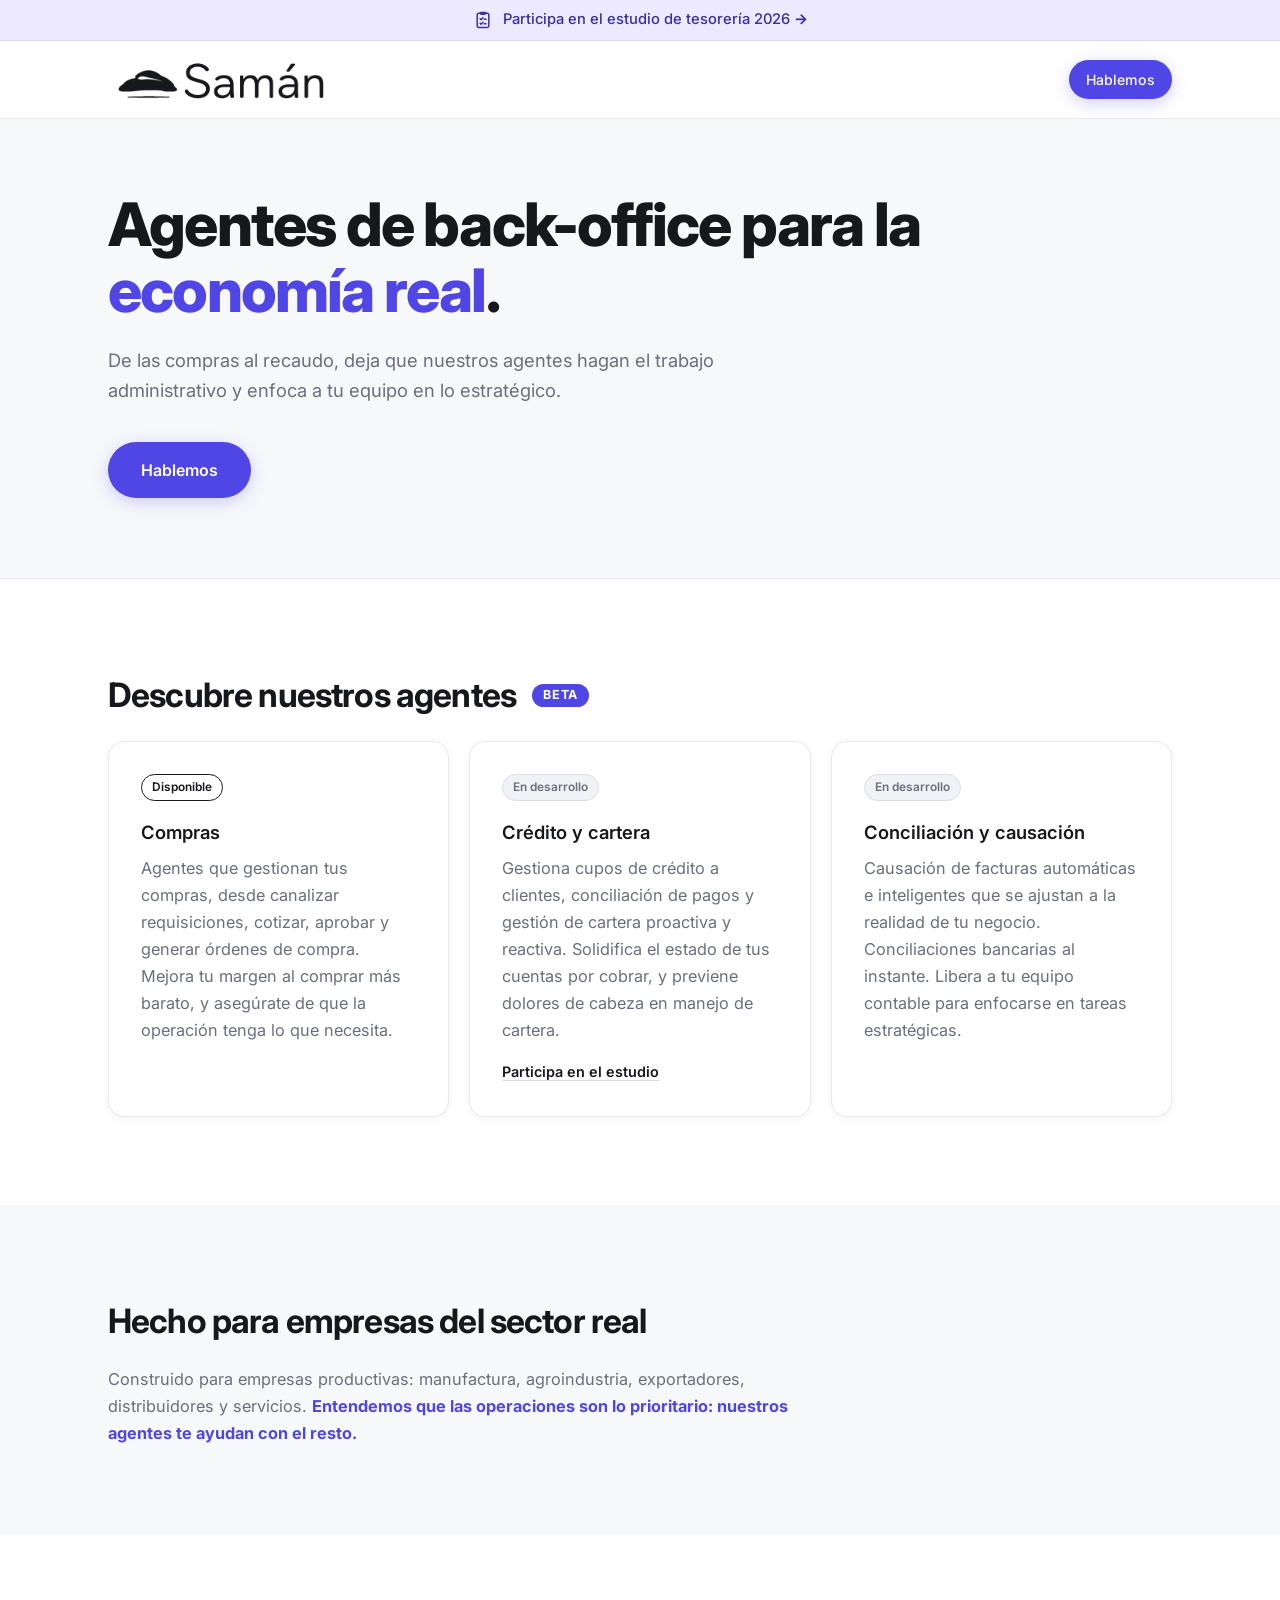
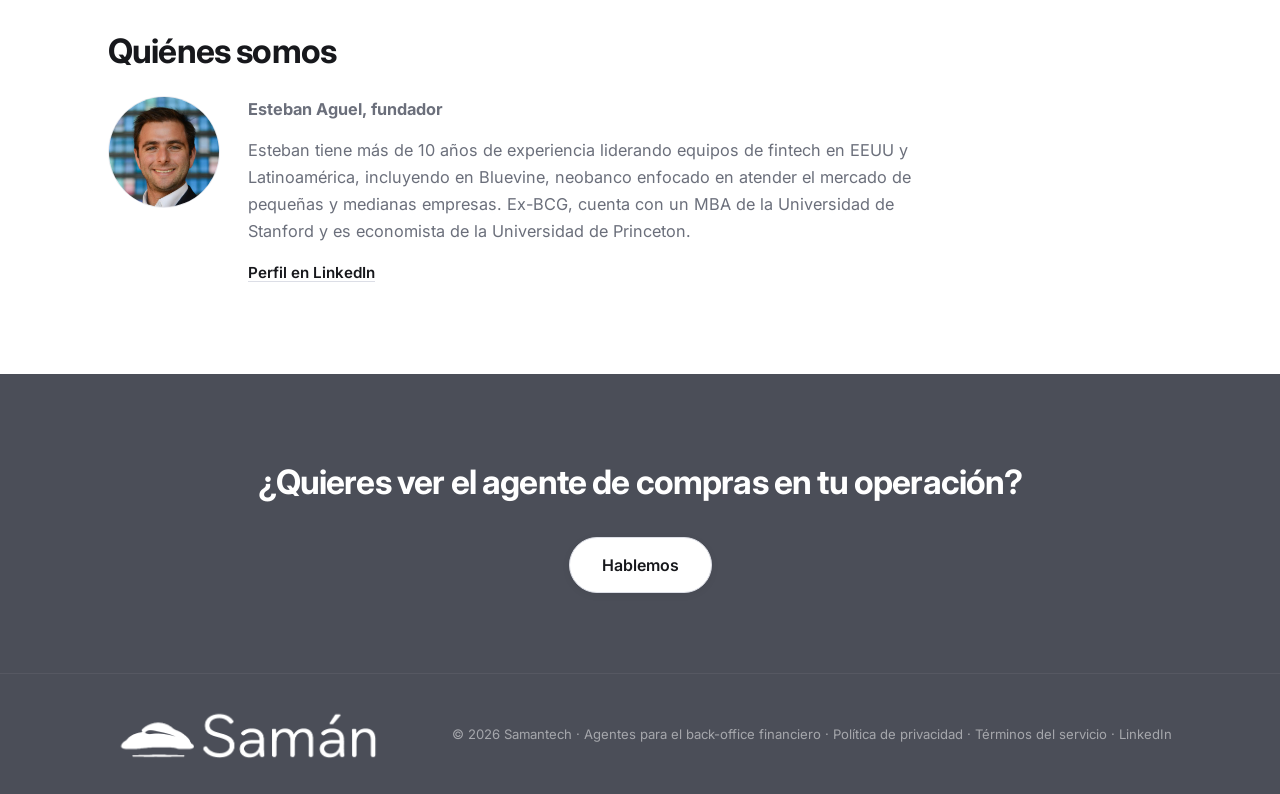
==== commit 7b9997e4: "Home: banner del estudio, chip Beta y copy final de los agentes - Banner superior morado claro con e" ====
--- a/index.html
+++ b/index.html
@@ -25,6 +25,48 @@
   <link rel="preconnect" href="https://fonts.gstatic.com" crossorigin />
   <link href="https://fonts.googleapis.com/css2?family=Inter:wght@400;500;600;700;800&display=swap" rel="stylesheet" />
   <link rel="stylesheet" href="assets/style.css?v=6" />
+  <style>
+    .top-banner {
+      display: block;
+      background: #ede9fe;
+      color: #3730a3;
+      text-decoration: none;
+      font-family: 'Inter', sans-serif;
+      font-size: .92rem;
+      font-weight: 500;
+      border-bottom: 1px solid #ddd6fe;
+      transition: background .15s;
+    }
+    .top-banner:hover { background: #e4dcfd; }
+    .top-banner__inner {
+      display: flex;
+      align-items: center;
+      justify-content: center;
+      gap: 10px;
+      padding: 10px 16px;
+      text-align: center;
+      line-height: 1.35;
+    }
+    .top-banner__icon { flex: none; width: 20px; height: 20px; }
+    .top-banner__cta { font-weight: 700; white-space: nowrap; }
+    .top-banner:hover .top-banner__cta { text-decoration: underline; }
+    .beta-chip {
+      display: inline-block;
+      vertical-align: middle;
+      margin-left: 10px;
+      padding: 4px 11px;
+      border-radius: 999px;
+      background: var(--indigo);
+      color: #fff;
+      font-size: .78rem;
+      font-weight: 700;
+      letter-spacing: .06em;
+      text-transform: uppercase;
+      line-height: 1.2;
+      position: relative;
+      top: -3px;
+    }
+  </style>
 
   <!-- LinkedIn Insight Tag (partner ID 9875242, Campaign Manager). -->
   <script>
@@ -46,12 +88,25 @@
   <noscript><img height="1" width="1" style="display:none;" alt="" src="https://px.ads.linkedin.com/collect/?pid=9875242&fmt=gif" /></noscript>
 </head>
 <body>
+  <a href="encuesta2026.html" class="top-banner">
+    <div class="top-banner__inner">
+      <svg class="top-banner__icon" viewBox="0 0 24 24" fill="none" stroke="currentColor" stroke-width="1.8" stroke-linecap="round" stroke-linejoin="round" aria-hidden="true">
+        <rect x="5" y="4" width="14" height="17" rx="2" />
+        <path d="M9 4V3h6v1a1 1 0 0 1-1 1h-4a1 1 0 0 1-1-1z" />
+        <path d="M8.5 10.5l1.2 1.2 2.3-2.4" />
+        <path d="M13.5 11h2" />
+        <path d="M8.5 16l1.2 1.2 2.3-2.4" />
+        <path d="M13.5 16.5h2" />
+      </svg>
+      <span>Participa en el estudio de tesorería 2026 <span class="top-banner__cta">→</span></span>
+    </div>
+  </a>
+
 
   <nav class="nav">
     <div class="nav__inner container">
       <a href="index.html" class="nav__logo"><img src="assets/images/logo-saman.png" alt="Samán" class="nav__logo-img" width="2253" height="464" /></a>
       <ul class="nav__links">
-        <li class="nav__keep"><a href="encuesta2026.html">Estudio 2026</a></li>
         <li><a href="mailto:esteban@samantech.com.co?subject=Hablemos%20sobre%20Sam%C3%A1n" class="btn btn--primary btn--sm">Hablemos</a></li>
       </ul>
     </div>
@@ -92,24 +147,23 @@
         <p class="lp-hero__sub">De las compras al recaudo, deja que nuestros agentes hagan el trabajo administrativo y enfoca a tu equipo en lo estratégico.</p>
         <div class="lp-hero__ctas">
           <a href="mailto:esteban@samantech.com.co?subject=Hablemos%20sobre%20Sam%C3%A1n" class="btn btn--primary btn--lg">Hablemos</a>
-          <a href="encuesta2026.html" class="text-link">Participa en el estudio de tesorería 2026 →</a>
         </div>
       </div>
     </section>
 
     <section class="lp-section" id="agentes">
       <div class="container">
-        <h2>Descubre nuestros agentes</h2>
+        <h2>Descubre nuestros agentes <span class="beta-chip">Beta</span></h2>
         <div class="features__grid">
           <article class="feature-card module-card">
             <span class="status status--live">Disponible</span>
             <h3>Compras</h3>
-            <p>Desde la requisición, cotización, aprobación y orden de compra, nuestros agentes gestionan tus compras. Mejora tu margen al comprar más barato, y asegúrate de que la operación tenga lo que necesita.</p>
+            <p>Agentes que gestionan tus compras, desde canalizar requisiciones, cotizar, aprobar y generar órdenes de compra. Mejora tu margen al comprar más barato, y asegúrate de que la operación tenga lo que necesita.</p>
           </article>
           <article class="feature-card module-card">
             <span class="status">En desarrollo</span>
             <h3>Crédito y cartera</h3>
-            <p>Recomendación inteligente de cupos de cartera, monitoreo de la salud de la cartera y gestión de la cobranza de facturas vencidas.</p>
+            <p>Gestiona cupos de crédito a clientes, conciliación de pagos y gestión de cartera proactiva y reactiva. Solidifica el estado de tus cuentas por cobrar, y previene dolores de cabeza en manejo de cartera.</p>
             <a href="encuesta2026.html" class="text-link">Participa en el estudio</a>
           </article>
           <article class="feature-card module-card">
@@ -124,7 +178,7 @@
     <section class="lp-section lp-section--alt">
       <div class="container">
         <h2>Hecho para empresas del sector real</h2>
-        <p>Construido para todo tipo de operaciones: manufactura, agroindustria, exportadores, distribuidores y servicios. <strong style="color: var(--indigo);">Entendemos que las operaciones son lo prioritario: nuestros agentes te ayudan con el resto.</strong></p>
+        <p>Construido para empresas productivas: manufactura, agroindustria, exportadores, distribuidores y servicios. <strong style="color: var(--indigo);">Entendemos que las operaciones son lo prioritario: nuestros agentes te ayudan con el resto.</strong></p>
       </div>
     </section>
 
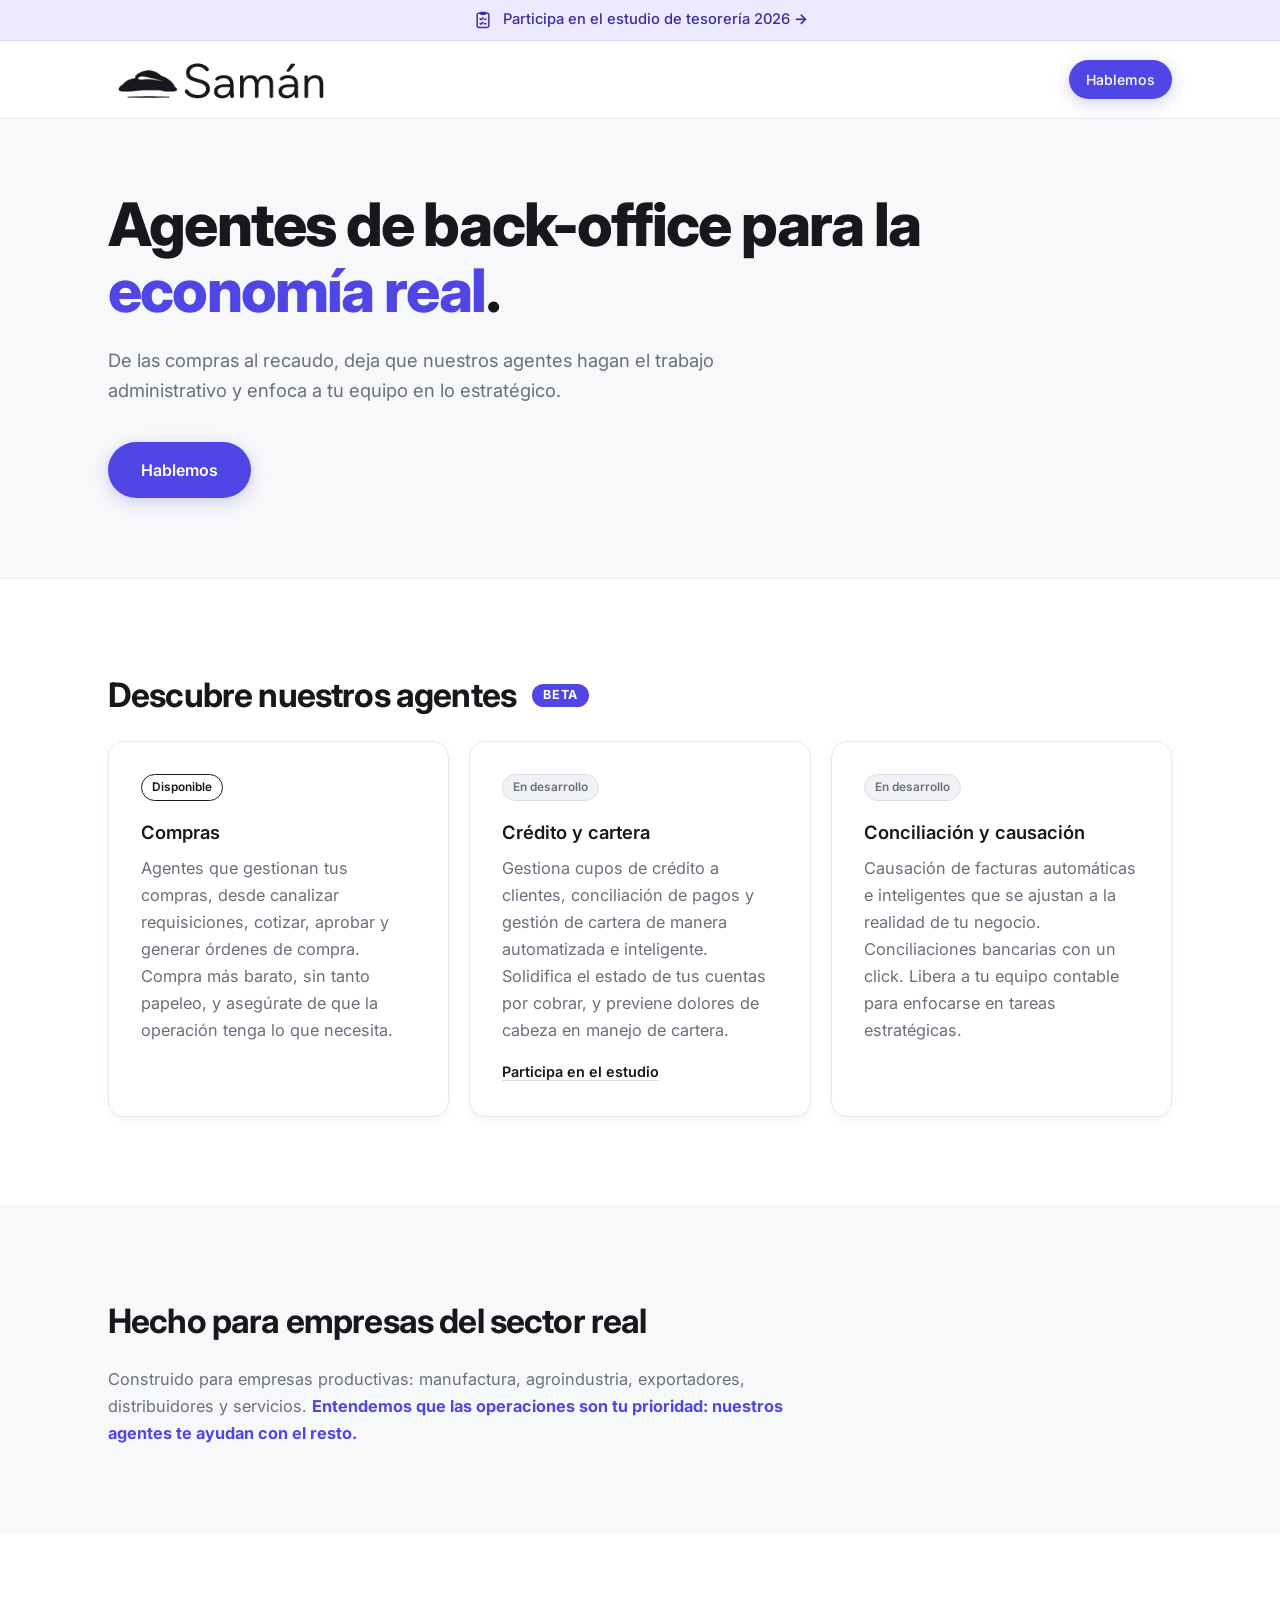
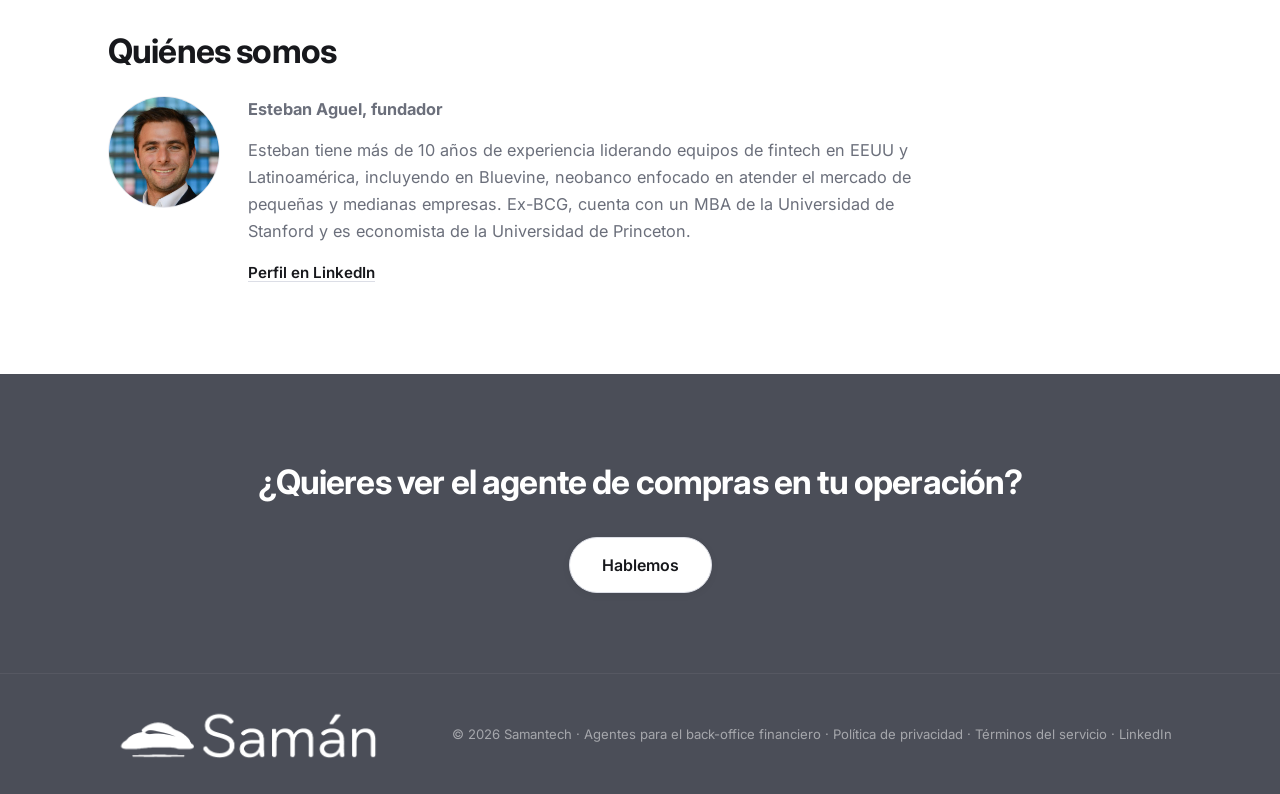
==== commit 8053fe25: "Home y estudio: últimos ajustes de copy; página propia para "Tus datos" - Home: Compras "sin tanto p" ====
--- a/index.html
+++ b/index.html
@@ -158,18 +158,18 @@
           <article class="feature-card module-card">
             <span class="status status--live">Disponible</span>
             <h3>Compras</h3>
-            <p>Agentes que gestionan tus compras, desde canalizar requisiciones, cotizar, aprobar y generar órdenes de compra. Mejora tu margen al comprar más barato, y asegúrate de que la operación tenga lo que necesita.</p>
+            <p>Agentes que gestionan tus compras, desde canalizar requisiciones, cotizar, aprobar y generar órdenes de compra. Compra más barato, sin tanto papeleo, y asegúrate de que la operación tenga lo que necesita.</p>
           </article>
           <article class="feature-card module-card">
             <span class="status">En desarrollo</span>
             <h3>Crédito y cartera</h3>
-            <p>Gestiona cupos de crédito a clientes, conciliación de pagos y gestión de cartera proactiva y reactiva. Solidifica el estado de tus cuentas por cobrar, y previene dolores de cabeza en manejo de cartera.</p>
+            <p>Gestiona cupos de crédito a clientes, conciliación de pagos y gestión de cartera de manera automatizada e inteligente. Solidifica el estado de tus cuentas por cobrar, y previene dolores de cabeza en manejo de cartera.</p>
             <a href="encuesta2026.html" class="text-link">Participa en el estudio</a>
           </article>
           <article class="feature-card module-card">
             <span class="status">En desarrollo</span>
             <h3>Conciliación y causación</h3>
-            <p>Causación de facturas automáticas e inteligentes que se ajustan a la realidad de tu negocio. Conciliaciones bancarias al instante. Libera a tu equipo contable para enfocarse en tareas estratégicas.</p>
+            <p>Causación de facturas automáticas e inteligentes que se ajustan a la realidad de tu negocio. Conciliaciones bancarias con un click. Libera a tu equipo contable para enfocarse en tareas estratégicas.</p>
           </article>
         </div>
       </div>
@@ -178,7 +178,7 @@
     <section class="lp-section lp-section--alt">
       <div class="container">
         <h2>Hecho para empresas del sector real</h2>
-        <p>Construido para empresas productivas: manufactura, agroindustria, exportadores, distribuidores y servicios. <strong style="color: var(--indigo);">Entendemos que las operaciones son lo prioritario: nuestros agentes te ayudan con el resto.</strong></p>
+        <p>Construido para empresas productivas: manufactura, agroindustria, exportadores, distribuidores y servicios. <strong style="color: var(--indigo);">Entendemos que las operaciones son tu prioridad: nuestros agentes te ayudan con el resto.</strong></p>
       </div>
     </section>
 
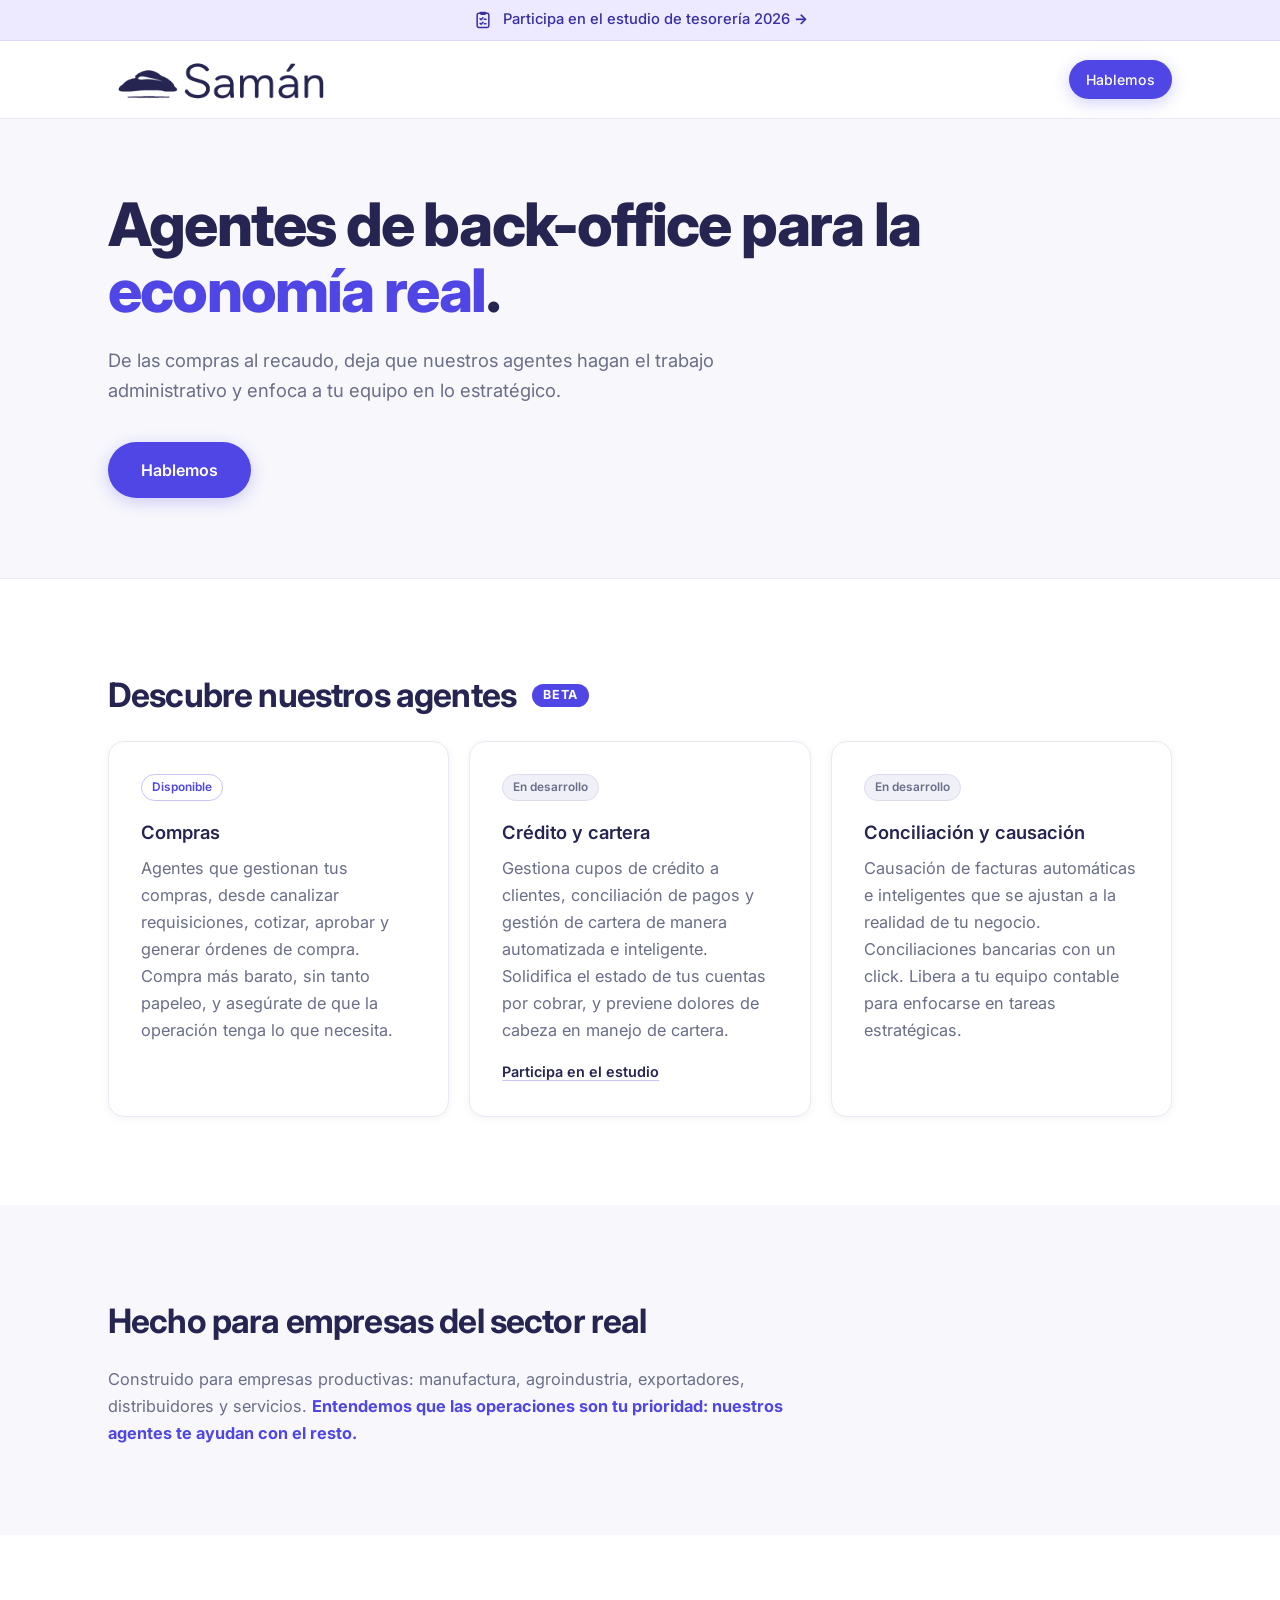
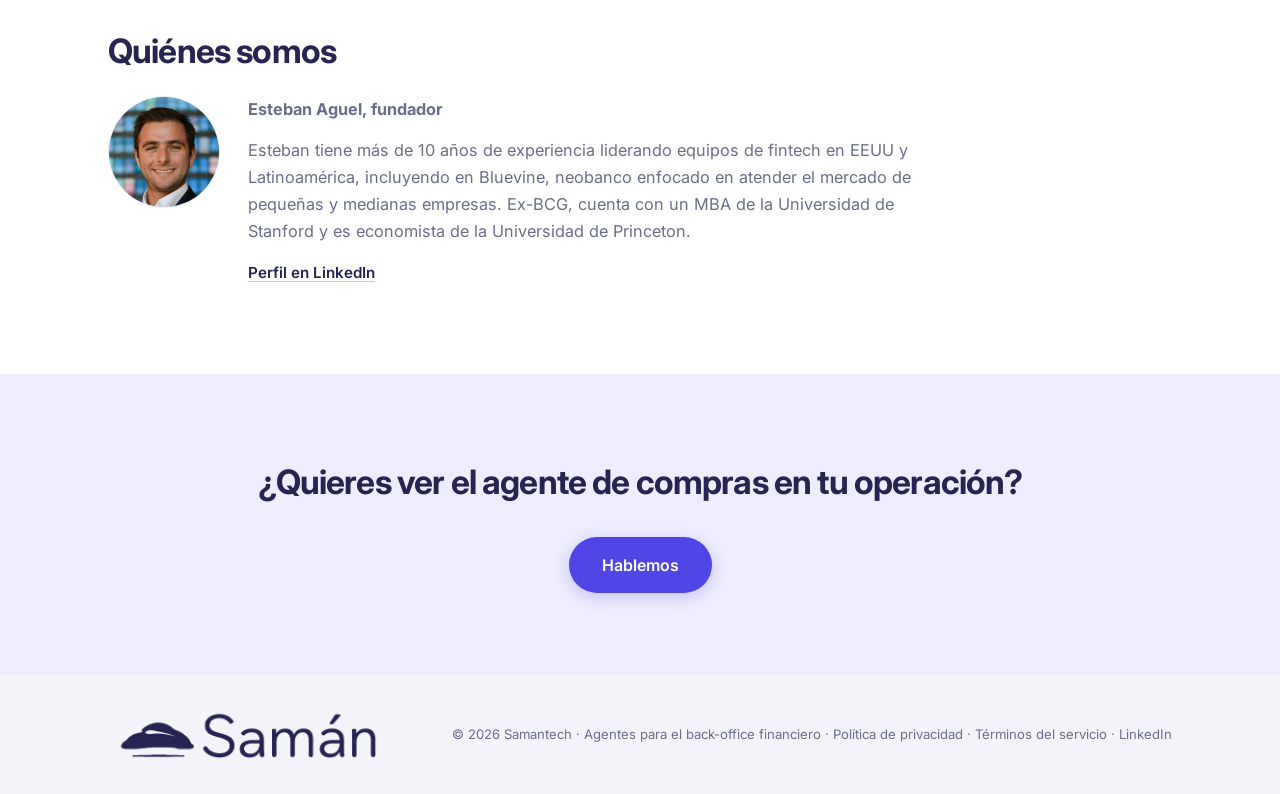
==== commit 55c6d762: "Paleta "Tinta índigo": sin negro ni pizarra oscura - Títulos, logo y rellenos oscuros pasan de negro" ====
--- a/index.html
+++ b/index.html
@@ -24,7 +24,7 @@
   <link rel="preconnect" href="https://fonts.googleapis.com" />
   <link rel="preconnect" href="https://fonts.gstatic.com" crossorigin />
   <link href="https://fonts.googleapis.com/css2?family=Inter:wght@400;500;600;700;800&display=swap" rel="stylesheet" />
-  <link rel="stylesheet" href="assets/style.css?v=6" />
+  <link rel="stylesheet" href="assets/style.css?v=7" />
   <style>
     .top-banner {
       display: block;
@@ -199,7 +199,7 @@
     <section class="cta-band">
       <div class="container">
         <h2>¿Quieres ver el agente de compras en tu operación?</h2>
-        <a href="mailto:esteban@samantech.com.co?subject=Hablemos%20sobre%20Sam%C3%A1n" class="btn btn--light btn--lg">Hablemos</a>
+        <a href="mailto:esteban@samantech.com.co?subject=Hablemos%20sobre%20Sam%C3%A1n" class="btn btn--primary btn--lg">Hablemos</a>
       </div>
     </section>
 
@@ -207,7 +207,7 @@
 
   <footer class="footer">
     <div class="container footer__inner">
-      <a href="index.html" class="nav__logo"><img src="assets/images/logo-saman-white.png" alt="Samán" class="nav__logo-img" width="2253" height="464" loading="lazy" /></a>
+      <a href="index.html" class="nav__logo"><img src="assets/images/logo-saman.png" alt="Samán" class="nav__logo-img" width="2253" height="464" loading="lazy" /></a>
       <p class="footer__copy">
         © 2026 Samantech · Agentes para el back-office financiero
         · <a href="privacidad.html" class="footer__legal">Política de privacidad</a>
--- a/assets/style.css
+++ b/assets/style.css
@@ -1,28 +1,29 @@
 /* ─── Reset & base ─────────────────────────────────────────────────── */
 *, *::before, *::after { box-sizing: border-box; margin: 0; padding: 0; }
 
-/* Paleta compartida con la app Samán (design-system.md — "SaaS Pulido").
+/* Paleta "Tinta índigo" (2026-10): la del design system de la app ("SaaS Pulido")
+   con el negro y la pizarra llevados a un índigo muy oscuro.
    Reglas: el púrpura --indigo marca SOLO controles que ejecutan algo;
-   los rellenos oscuros usan pizarra --navy, nunca negro. */
+   los rellenos oscuros usan --navy (índigo tinta), nunca negro. */
 :root {
-  --navy:       #4b4e58;  /* pizarra — rellenos oscuros (footer, hero de contacto) */
+  --navy:       #262451;  /* índigo tinta — rellenos oscuros (hero de contacto, pasos) */
   --indigo:     #4f46e5;  /* púrpura — SOLO acciones */
   --indigo-dark:#4338ca;
-  --cyan:       #6b6f7b;
-  --text:       #17181c;
-  --body:       #4b4e58;
-  --muted:      #6b6f7b;
-  --surface:    #f7f8fa;
-  --border:     #e8e9ee;
-  --border2:    #dcdee6;
-  --blue-light: #f1f2f6;
+  --cyan:       #6a6e88;
+  --text:       #262451;
+  --body:       #4d5170;
+  --muted:      #6a6e88;
+  --surface:    #f7f7fc;
+  --border:     #e9e9f3;
+  --border2:    #dcdcec;
+  --blue-light: #f0f0f8;
   --white:      #ffffff;
   --radius-sm:  6px;
   --radius:     10px;
   --radius-lg:  16px;
-  --shadow-sm:  0 2px 8px rgba(23,24,28,.05);
-  --shadow:     0 8px 32px rgba(23,24,28,.08);
-  --shadow-lg:  0 24px 64px rgba(23,24,28,.10);
+  --shadow-sm:  0 2px 8px rgba(38,36,81,.05);
+  --shadow:     0 8px 32px rgba(38,36,81,.08);
+  --shadow-lg:  0 24px 64px rgba(38,36,81,.10);
 }
 
 html { scroll-behavior: smooth; }
@@ -280,7 +281,7 @@
   max-width: 500px;
 }
 
-.hero__screenshot-frame img { width: 100%; display: block; filter: drop-shadow(0 16px 40px rgba(23,24,28,.14)); }
+.hero__screenshot-frame img { width: 100%; display: block; filter: drop-shadow(0 16px 40px rgba(38,36,81,.14)); }
 .hero__screenshot-placeholder {
   display: none;
   height: 280px;
@@ -331,7 +332,7 @@
 }
 
 .vp-row__image { display: flex; align-items: center; justify-content: center; }
-.vp-row__image img { width: 100%; max-width: 480px; height: auto; filter: drop-shadow(0 16px 40px rgba(23,24,28,.10)); }
+.vp-row__image img { width: 100%; max-width: 480px; height: auto; filter: drop-shadow(0 16px 40px rgba(38,36,81,.10)); }
 
 .vp-placeholder {
   width: 100%;
@@ -538,7 +539,7 @@
   font-size: 1rem;
   position: relative;
   z-index: 1;
-  box-shadow: 0 0 0 6px var(--surface), 0 4px 16px rgba(23,24,28,.12);
+  box-shadow: 0 0 0 6px var(--surface), 0 4px 16px rgba(38,36,81,.12);
 }
 
 .step__body { padding-top: 14px; }
@@ -651,9 +652,9 @@
 
 /* ─── Footer ───────────────────────────────────────────────────────── */
 .footer {
-  background: var(--navy);
+  background: #f3f3fa;
   padding: 32px 0;
-  border-top: 1px solid rgba(255,255,255,.06);
+  border-top: 1px solid var(--border);
 }
 .footer__inner {
   display: flex;
@@ -662,15 +663,15 @@
   flex-wrap: wrap;
   gap: 12px;
 }
-.footer .nav__logo { color: var(--white); font-size: 1.2rem; }
+.footer .nav__logo { color: var(--text); font-size: 1.2rem; }
 .footer .nav__logo-img { height: 56px; }
-.footer__copy { color: rgba(255,255,255,.5); font-size: .82rem; }
+.footer__copy { color: var(--muted); font-size: .82rem; }
 .footer__legal {
-  color: rgba(255,255,255,.5);
+  color: var(--muted);
   text-decoration: none;
   transition: color .2s ease;
 }
-.footer__legal:hover { color: rgba(255,255,255,.85); text-decoration: underline; }
+.footer__legal:hover { color: var(--text); text-decoration: underline; }
 
 /* ─── Responsive ───────────────────────────────────────────────────── */
 @media (max-width: 768px) {
@@ -737,7 +738,7 @@
   font-size: .95rem;
   text-decoration: underline;
   text-underline-offset: 3px;
-  text-decoration-color: var(--border2);
+  text-decoration-color: #c7c4f6;
 }
 .text-link:hover { text-decoration-color: currentColor; }
 
@@ -764,7 +765,7 @@
   color: var(--muted);
   background: var(--blue-light);
 }
-.status--live { color: var(--text); background: var(--white); border-color: var(--text); }
+.status--live { color: var(--indigo); background: var(--white); border-color: #c7c4f6; }
 
 .lp-section .steps__list { margin-inline: 0; }
 .control-note {
@@ -794,8 +795,8 @@
 }
 .founder__name { font-size: 1.1rem; font-weight: 700; color: var(--text); margin-bottom: 6px; }
 
-.cta-band { background: var(--navy); padding: 80px 0; text-align: center; }
-.cta-band h2 { color: var(--white); margin-bottom: 28px; font-size: clamp(1.5rem, 3vw, 2.1rem); }
+.cta-band { background: #eeedfd; padding: 80px 0; text-align: center; }
+.cta-band h2 { color: var(--text); margin-bottom: 28px; font-size: clamp(1.5rem, 3vw, 2.1rem); }
 
 /* Encuesta: un solo botón grande y la letra pequeña que lo acompaña. */
 .btn--wa { font-size: 1.05rem; padding: 16px 30px; gap: 10px; }
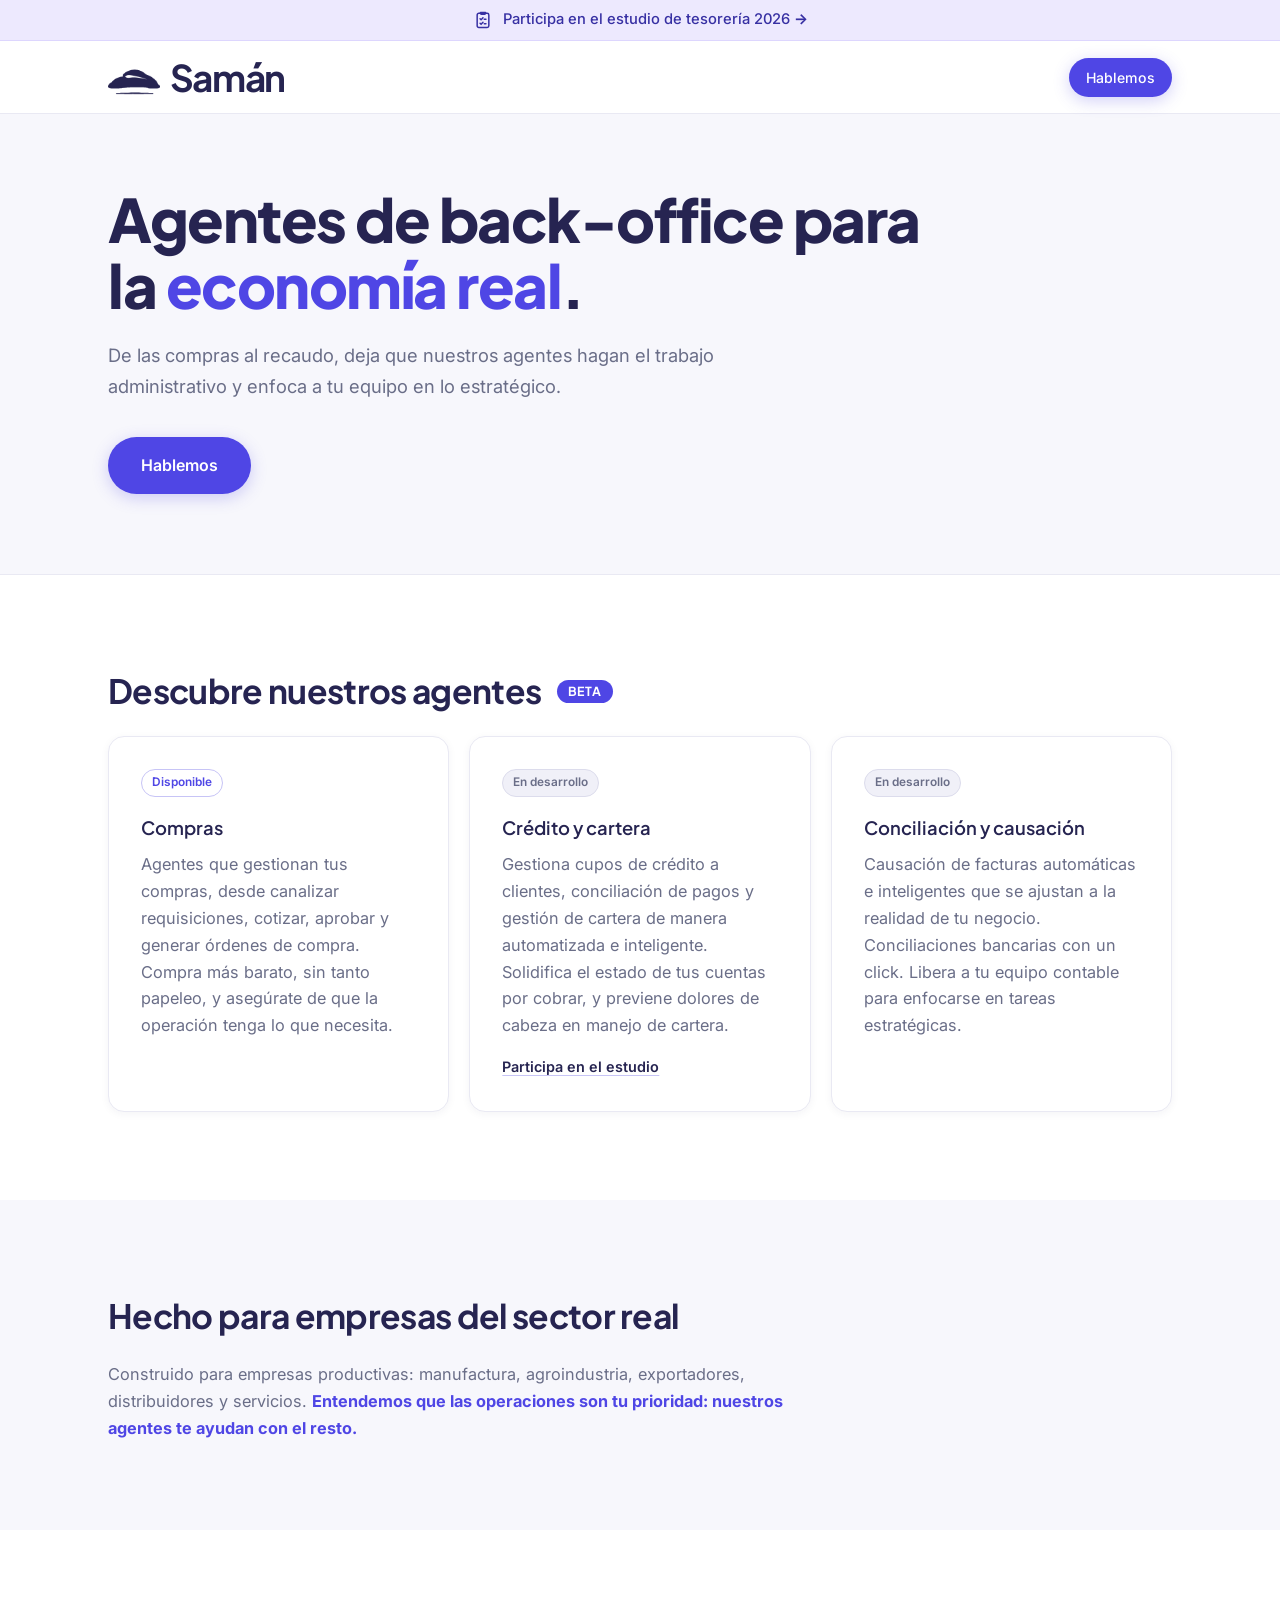
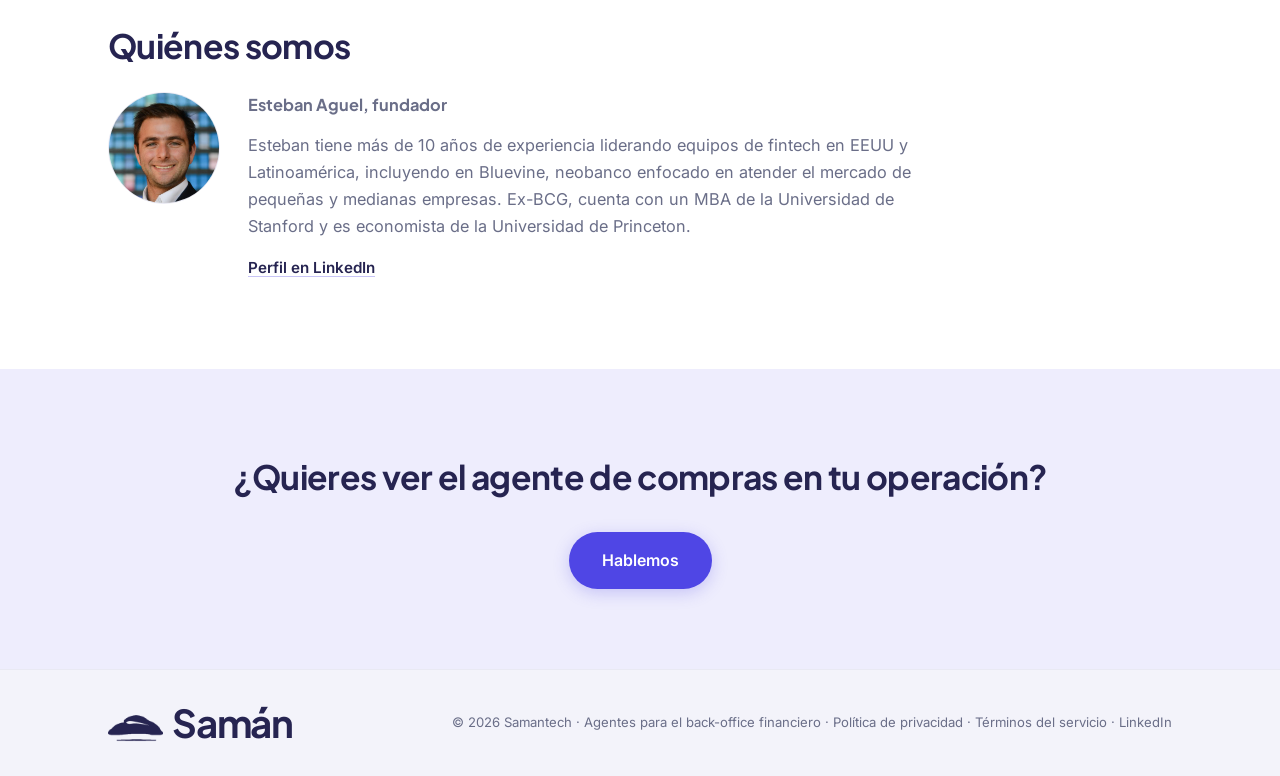
==== commit 3c09b173: "Plus Jakarta Sans en títulos y logo del home y del estudio - Títulos (h1–h3) y nombre del fundador e" ====
--- a/index.html
+++ b/index.html
@@ -23,8 +23,8 @@
 
   <link rel="preconnect" href="https://fonts.googleapis.com" />
   <link rel="preconnect" href="https://fonts.gstatic.com" crossorigin />
-  <link href="https://fonts.googleapis.com/css2?family=Inter:wght@400;500;600;700;800&display=swap" rel="stylesheet" />
-  <link rel="stylesheet" href="assets/style.css?v=7" />
+  <link href="https://fonts.googleapis.com/css2?family=Inter:wght@400;500;600;700;800&family=Plus+Jakarta+Sans:wght@600;700;800&display=swap" rel="stylesheet" />
+  <link rel="stylesheet" href="assets/style.css?v=8" />
   <style>
     .top-banner {
       display: block;
@@ -105,7 +105,7 @@
 
   <nav class="nav">
     <div class="nav__inner container">
-      <a href="index.html" class="nav__logo"><img src="assets/images/logo-saman.png" alt="Samán" class="nav__logo-img" width="2253" height="464" /></a>
+      <a href="index.html" class="nav__logo wordmark" aria-label="Samán, inicio"><img src="assets/images/logo-arbol.png" alt="" width="601" height="464" />Samán</a>
       <ul class="nav__links">
         <li><a href="mailto:esteban@samantech.com.co?subject=Hablemos%20sobre%20Sam%C3%A1n" class="btn btn--primary btn--sm">Hablemos</a></li>
       </ul>
@@ -207,7 +207,7 @@
 
   <footer class="footer">
     <div class="container footer__inner">
-      <a href="index.html" class="nav__logo"><img src="assets/images/logo-saman.png" alt="Samán" class="nav__logo-img" width="2253" height="464" loading="lazy" /></a>
+      <a href="index.html" class="nav__logo wordmark" aria-label="Samán, inicio"><img src="assets/images/logo-arbol.png" alt="" width="601" height="464" />Samán</a>
       <p class="footer__copy">
         © 2026 Samantech · Agentes para el back-office financiero
         · <a href="privacidad.html" class="footer__legal">Política de privacidad</a>
--- a/assets/style.css
+++ b/assets/style.css
@@ -18,6 +18,7 @@
   --border2:    #dcdcec;
   --blue-light: #f0f0f8;
   --white:      #ffffff;
+  --brand:      'Plus Jakarta Sans', 'Inter', system-ui, -apple-system, sans-serif;  /* títulos y logo */
   --radius-sm:  6px;
   --radius:     10px;
   --radius-lg:  16px;
@@ -43,18 +44,21 @@
 }
 
 /* ─── Typography ───────────────────────────────────────────────────── */
+/* Títulos y logo en Plus Jakarta Sans; el texto corrido sigue en Inter. Las páginas que no
+   cargan Plus Jakarta (contacto, 404) caen a Inter. */
+h1, h2, h3, .founder__name { font-family: var(--brand); }
 h1 {
   font-size: clamp(2.2rem, 5.5vw, 3.75rem);
   font-weight: 800;
   line-height: 1.1;
-  letter-spacing: -.03em;
+  letter-spacing: -.025em;
   color: var(--text);
 }
 .contact-hero h1 { color: var(--white); }
 h2 {
   font-size: clamp(1.6rem, 3vw, 2.4rem);
   font-weight: 700;
-  letter-spacing: -.025em;
+  letter-spacing: -.02em;
   color: var(--text);
 }
 h3 {
@@ -151,6 +155,21 @@
   width: auto;
   display: block;
 }
+/* Logo tipográfico: el árbol (logo-arbol.png) + "Samán" en Plus Jakarta Sans. */
+.wordmark {
+  display: inline-flex;
+  align-items: center;
+  gap: .25em;
+  font-family: var(--brand);
+  font-size: 2.3rem;
+  font-weight: 700;
+  letter-spacing: -.035em;
+  line-height: 1;
+  color: var(--text);
+  white-space: nowrap;
+}
+.wordmark img { height: 1.1em; width: auto; display: block; transform: translateY(.02em); }
+.footer .nav__logo.wordmark { font-size: 2.4rem; }
 .nav__links {
   display: flex;
   align-items: center;
@@ -826,6 +845,8 @@
   .nav__inner { padding-block: 12px; }
   .nav__logo-img { height: 30px; }
   .footer .nav__logo-img { height: 40px; }
+  .wordmark { font-size: 1.5rem; }
+  .footer .nav__logo.wordmark { font-size: 1.7rem; }
   .lp-hero { padding: 32px 0 48px; }
   .lp-hero h1 { font-size: 2rem; margin-bottom: 16px; }
   .lp-hero__sub { font-size: 1.02rem; margin-bottom: 26px; }
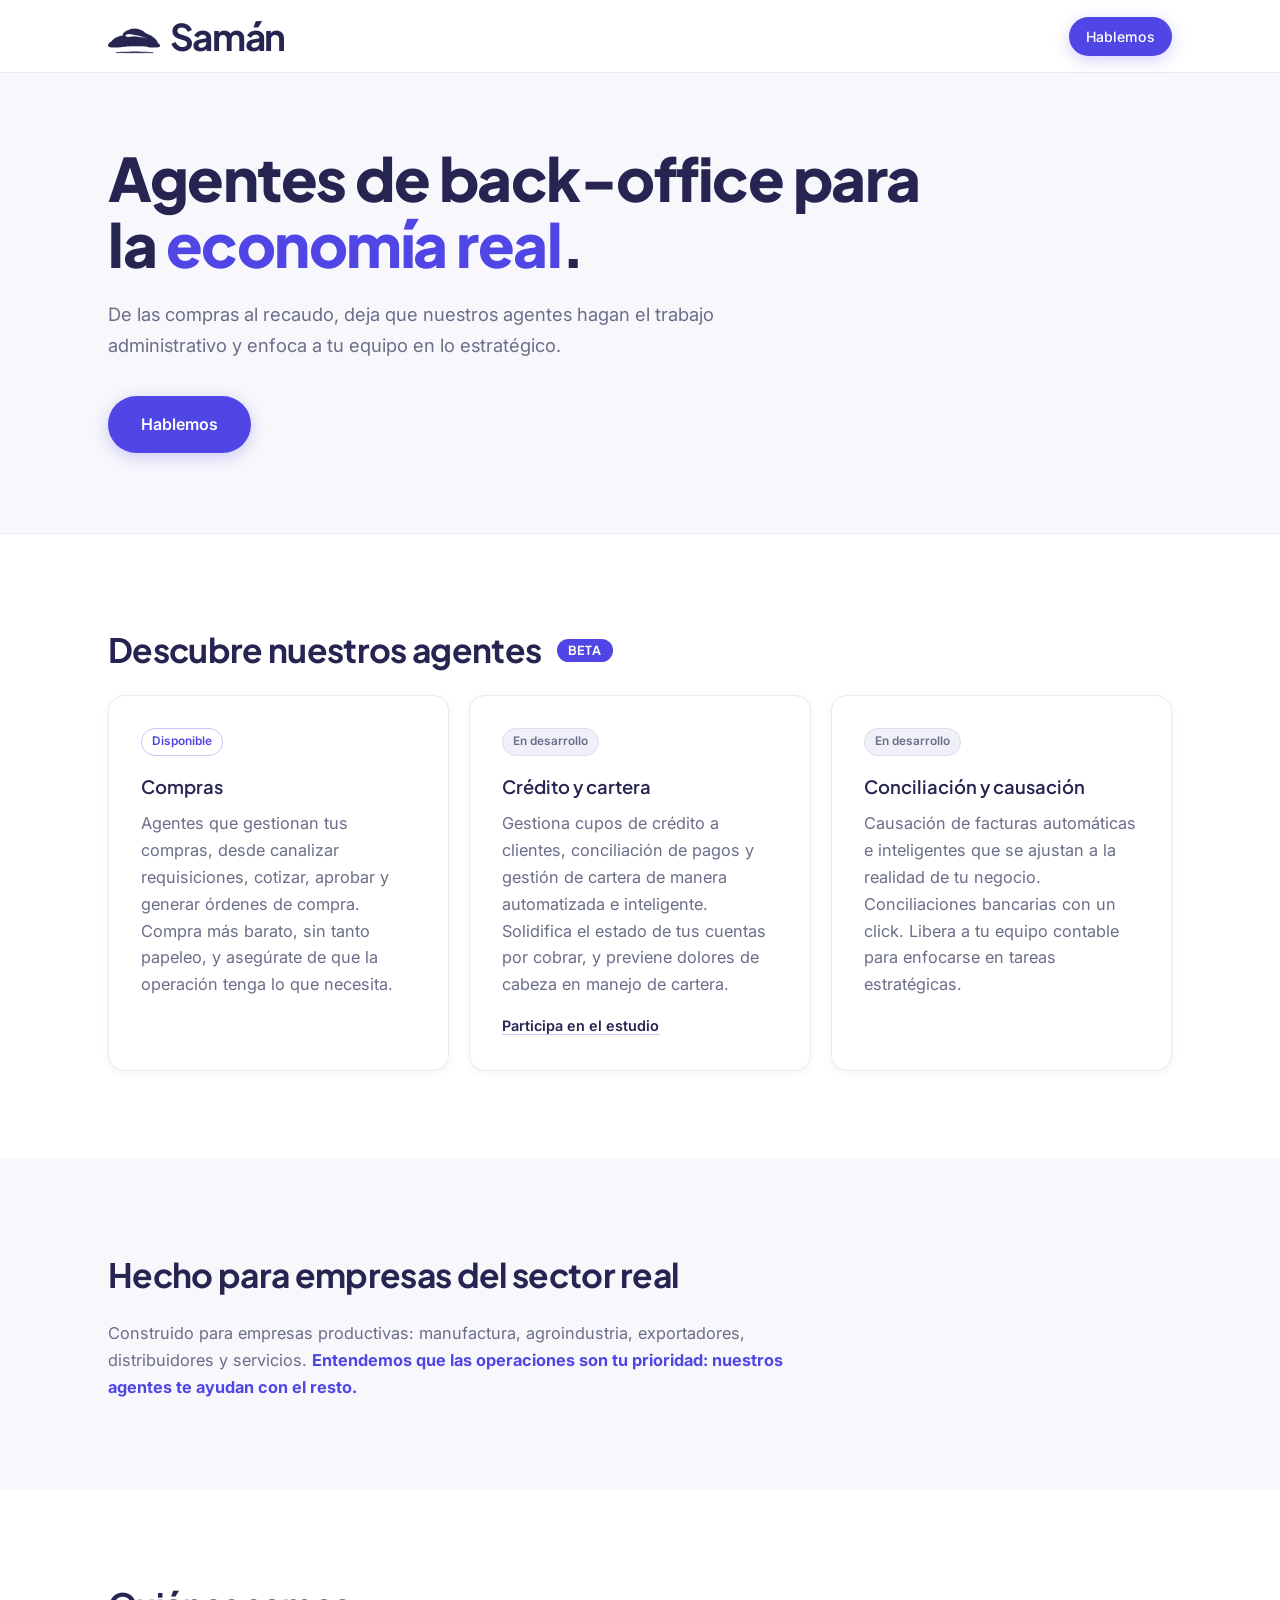
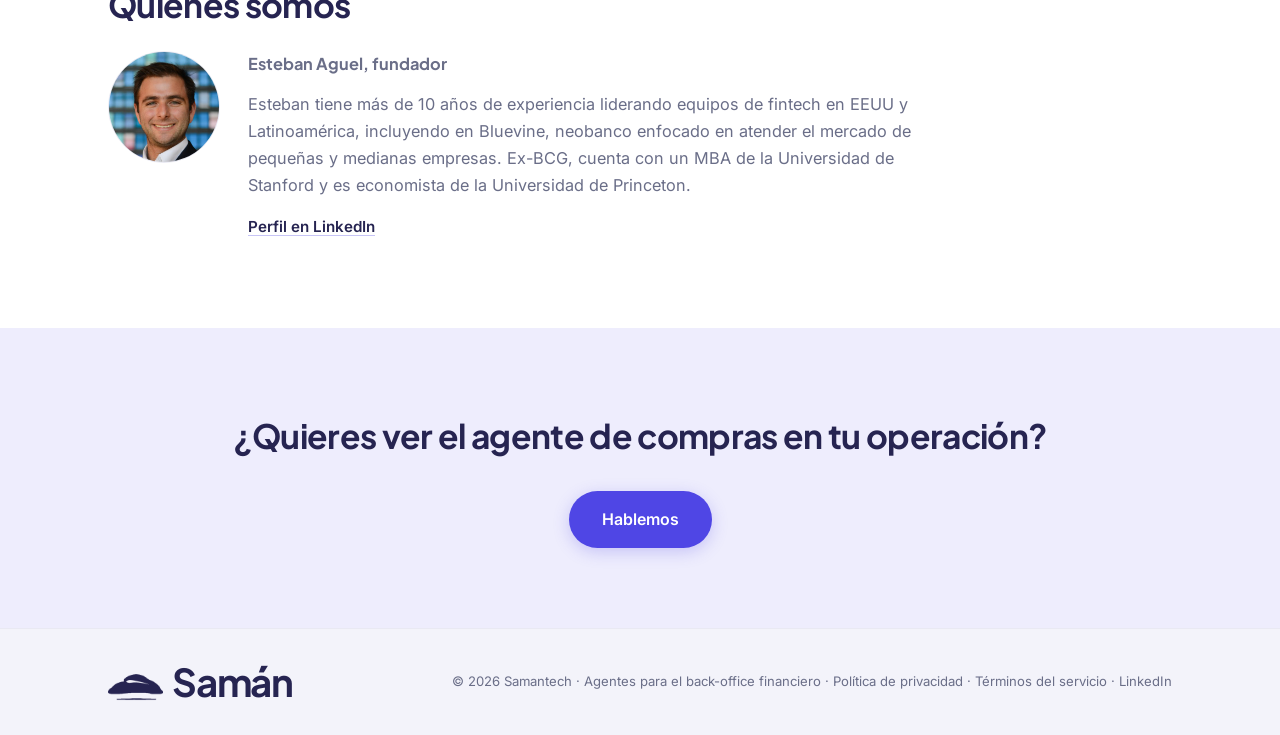
==== commit 405e4813: "Home: se quita el banner del estudio de tesorería Co-Authored-By: Claude Opus 5.5 <noreply@anthropic" ====
--- a/index.html
+++ b/index.html
@@ -26,30 +26,6 @@
   <link href="https://fonts.googleapis.com/css2?family=Inter:wght@400;500;600;700;800&family=Plus+Jakarta+Sans:wght@600;700;800&display=swap" rel="stylesheet" />
   <link rel="stylesheet" href="assets/style.css?v=8" />
   <style>
-    .top-banner {
-      display: block;
-      background: #ede9fe;
-      color: #3730a3;
-      text-decoration: none;
-      font-family: 'Inter', sans-serif;
-      font-size: .92rem;
-      font-weight: 500;
-      border-bottom: 1px solid #ddd6fe;
-      transition: background .15s;
-    }
-    .top-banner:hover { background: #e4dcfd; }
-    .top-banner__inner {
-      display: flex;
-      align-items: center;
-      justify-content: center;
-      gap: 10px;
-      padding: 10px 16px;
-      text-align: center;
-      line-height: 1.35;
-    }
-    .top-banner__icon { flex: none; width: 20px; height: 20px; }
-    .top-banner__cta { font-weight: 700; white-space: nowrap; }
-    .top-banner:hover .top-banner__cta { text-decoration: underline; }
     .beta-chip {
       display: inline-block;
       vertical-align: middle;
@@ -88,21 +64,6 @@
   <noscript><img height="1" width="1" style="display:none;" alt="" src="https://px.ads.linkedin.com/collect/?pid=9875242&fmt=gif" /></noscript>
 </head>
 <body>
-  <a href="encuesta2026.html" class="top-banner">
-    <div class="top-banner__inner">
-      <svg class="top-banner__icon" viewBox="0 0 24 24" fill="none" stroke="currentColor" stroke-width="1.8" stroke-linecap="round" stroke-linejoin="round" aria-hidden="true">
-        <rect x="5" y="4" width="14" height="17" rx="2" />
-        <path d="M9 4V3h6v1a1 1 0 0 1-1 1h-4a1 1 0 0 1-1-1z" />
-        <path d="M8.5 10.5l1.2 1.2 2.3-2.4" />
-        <path d="M13.5 11h2" />
-        <path d="M8.5 16l1.2 1.2 2.3-2.4" />
-        <path d="M13.5 16.5h2" />
-      </svg>
-      <span>Participa en el estudio de tesorería 2026 <span class="top-banner__cta">→</span></span>
-    </div>
-  </a>
-
-
   <nav class="nav">
     <div class="nav__inner container">
       <a href="index.html" class="nav__logo wordmark" aria-label="Samán, inicio"><img src="assets/images/logo-arbol.png" alt="" width="601" height="464" />Samán</a>
